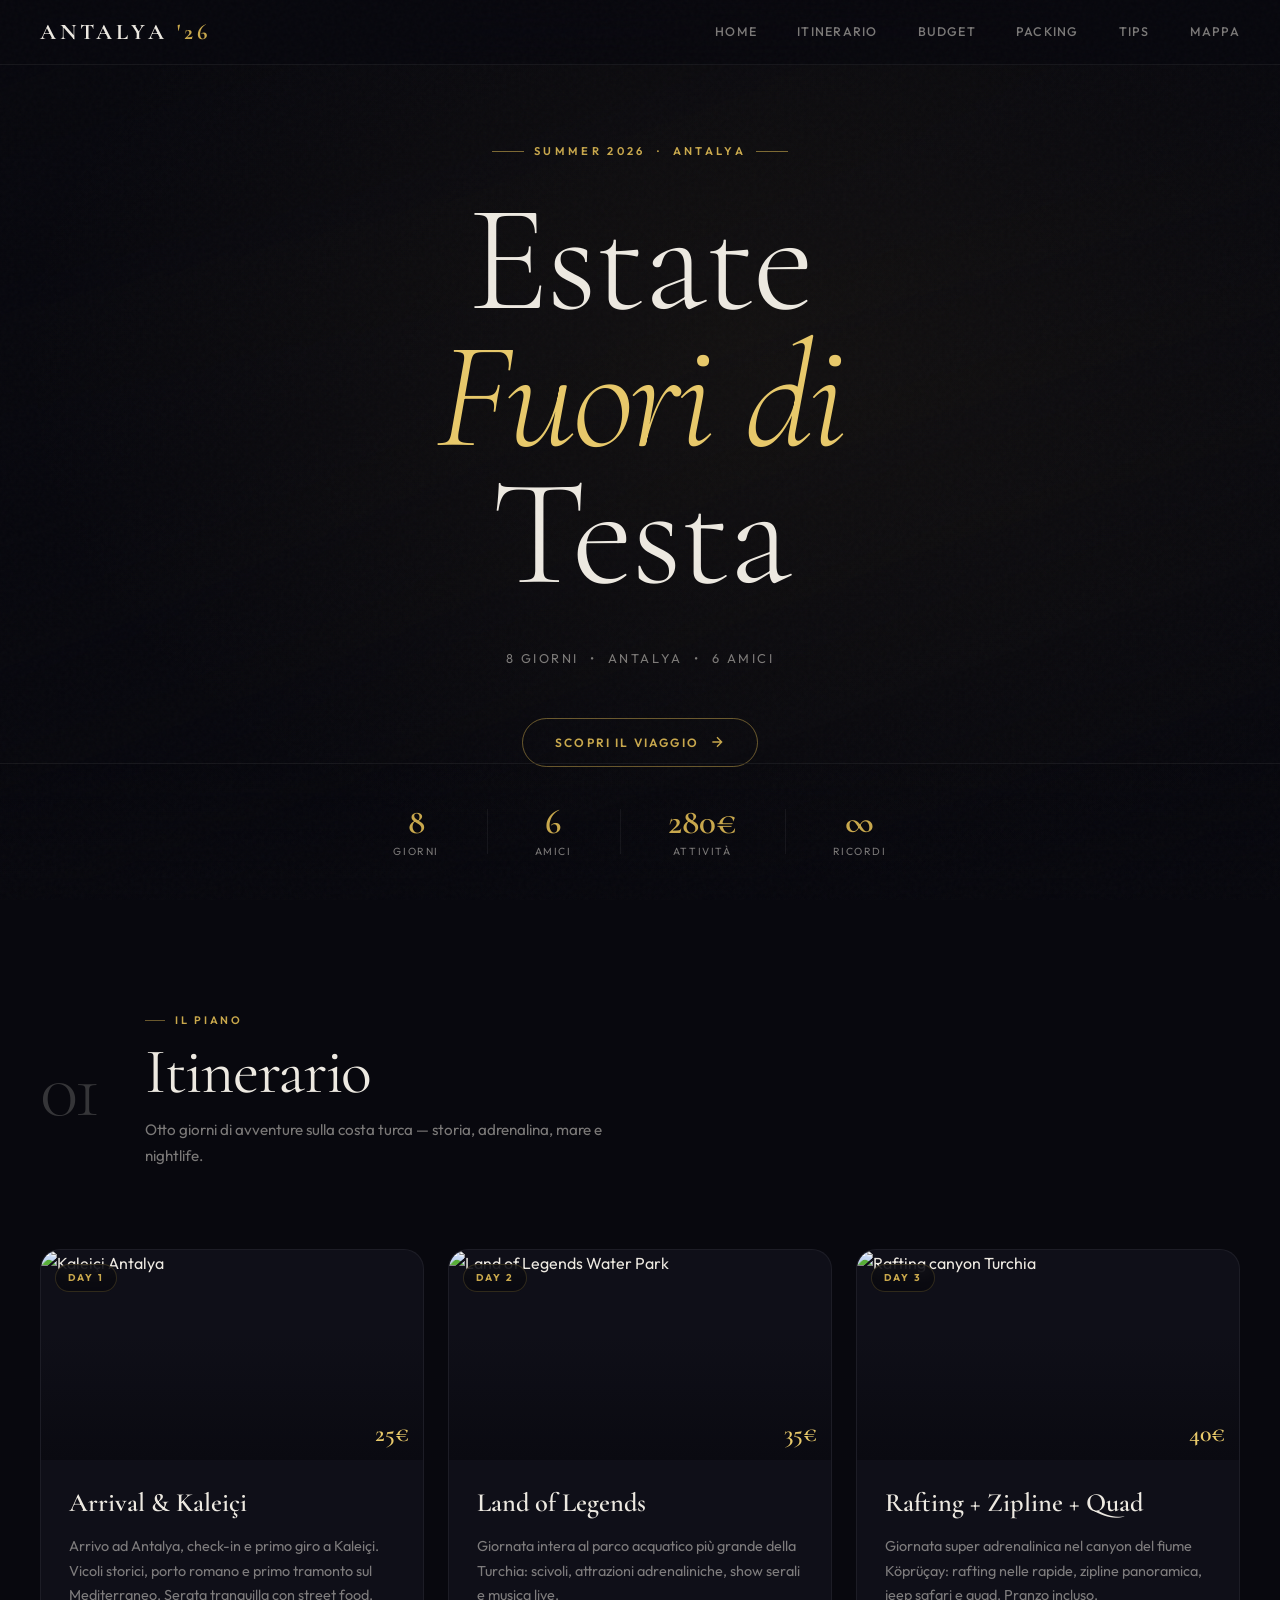
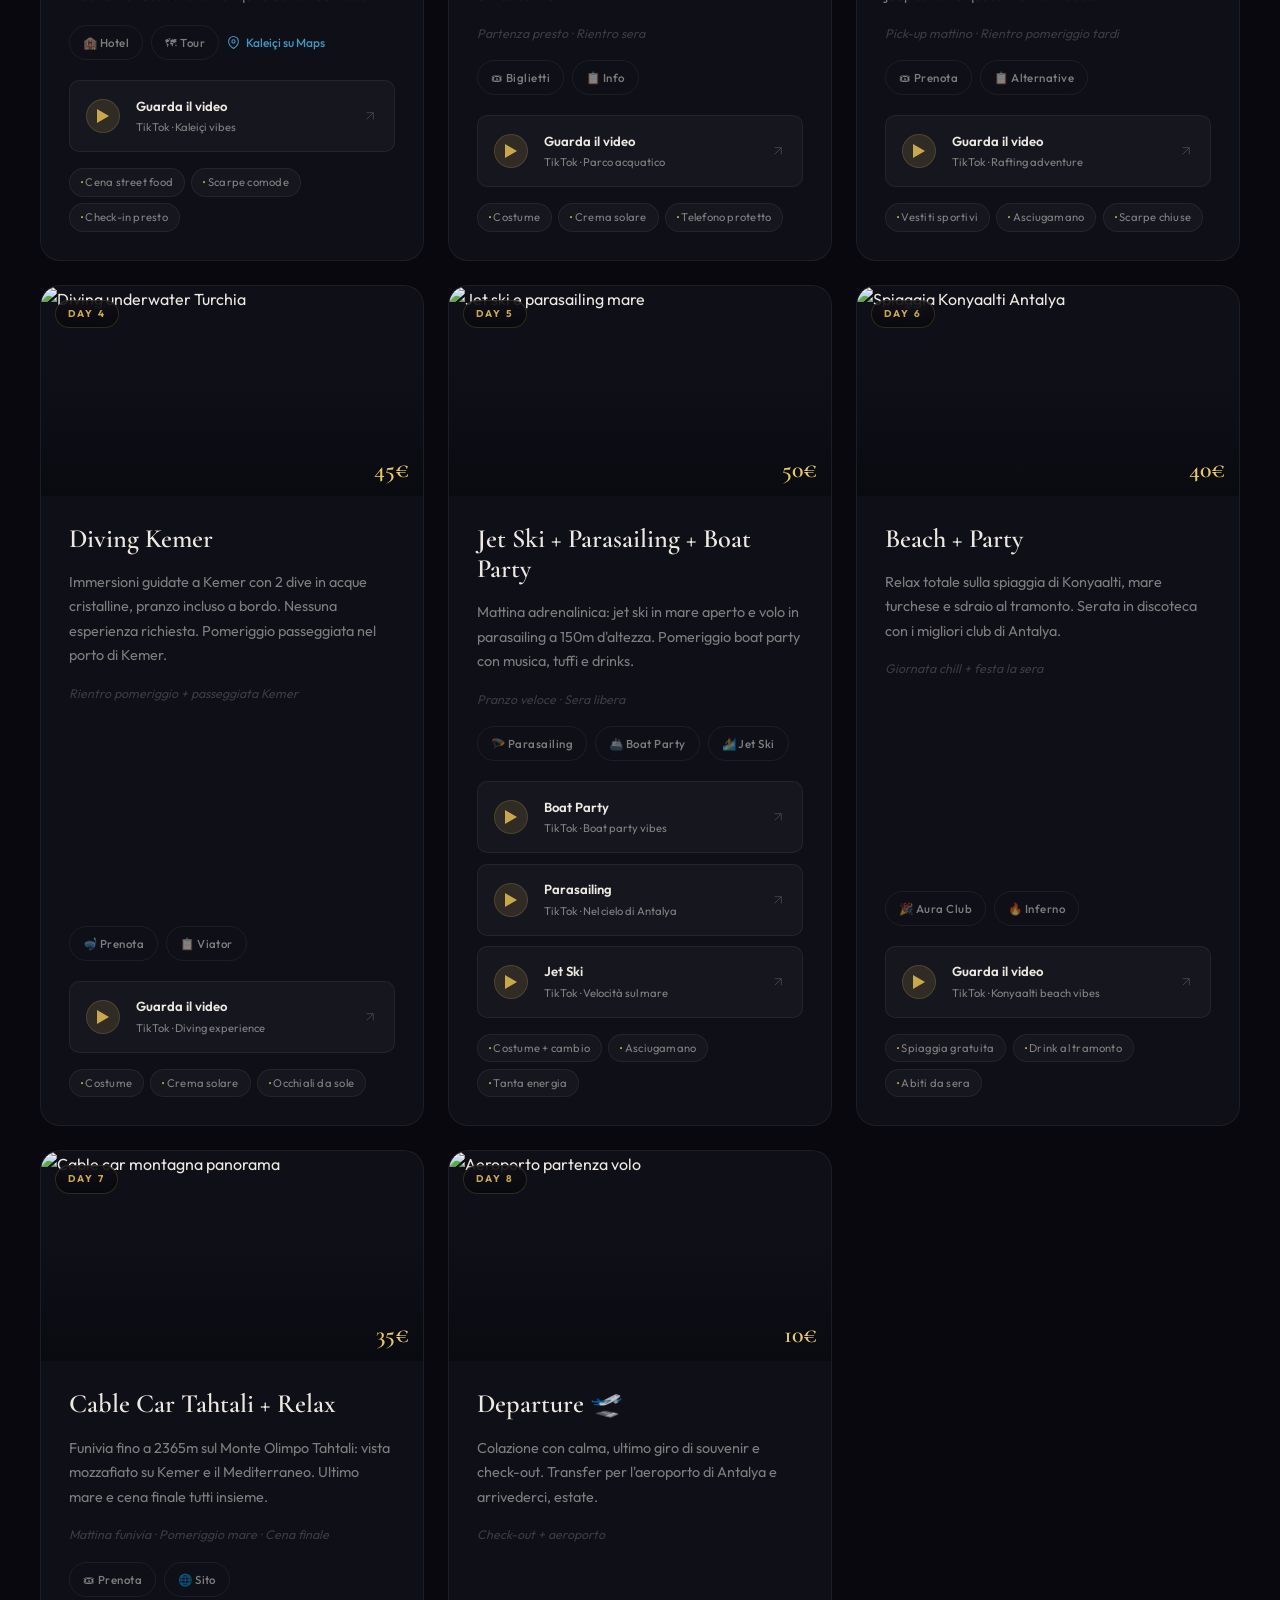
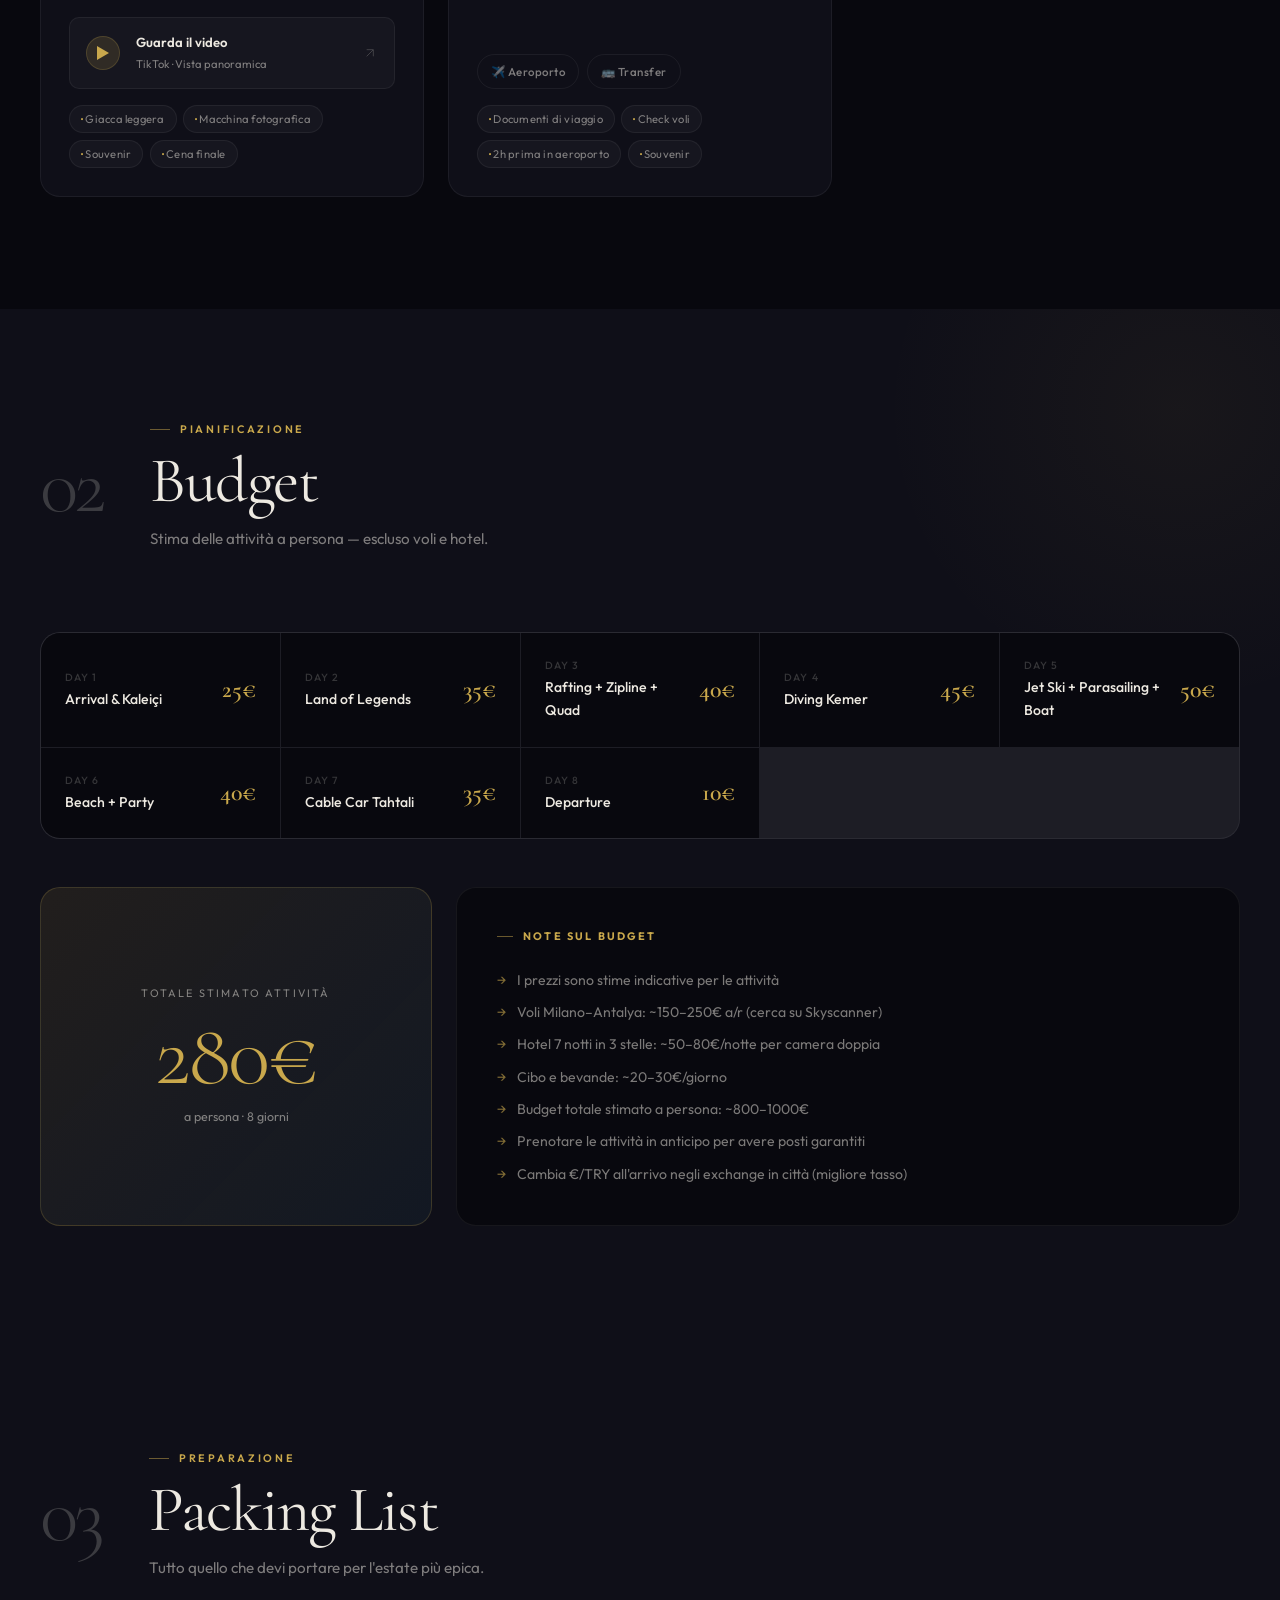
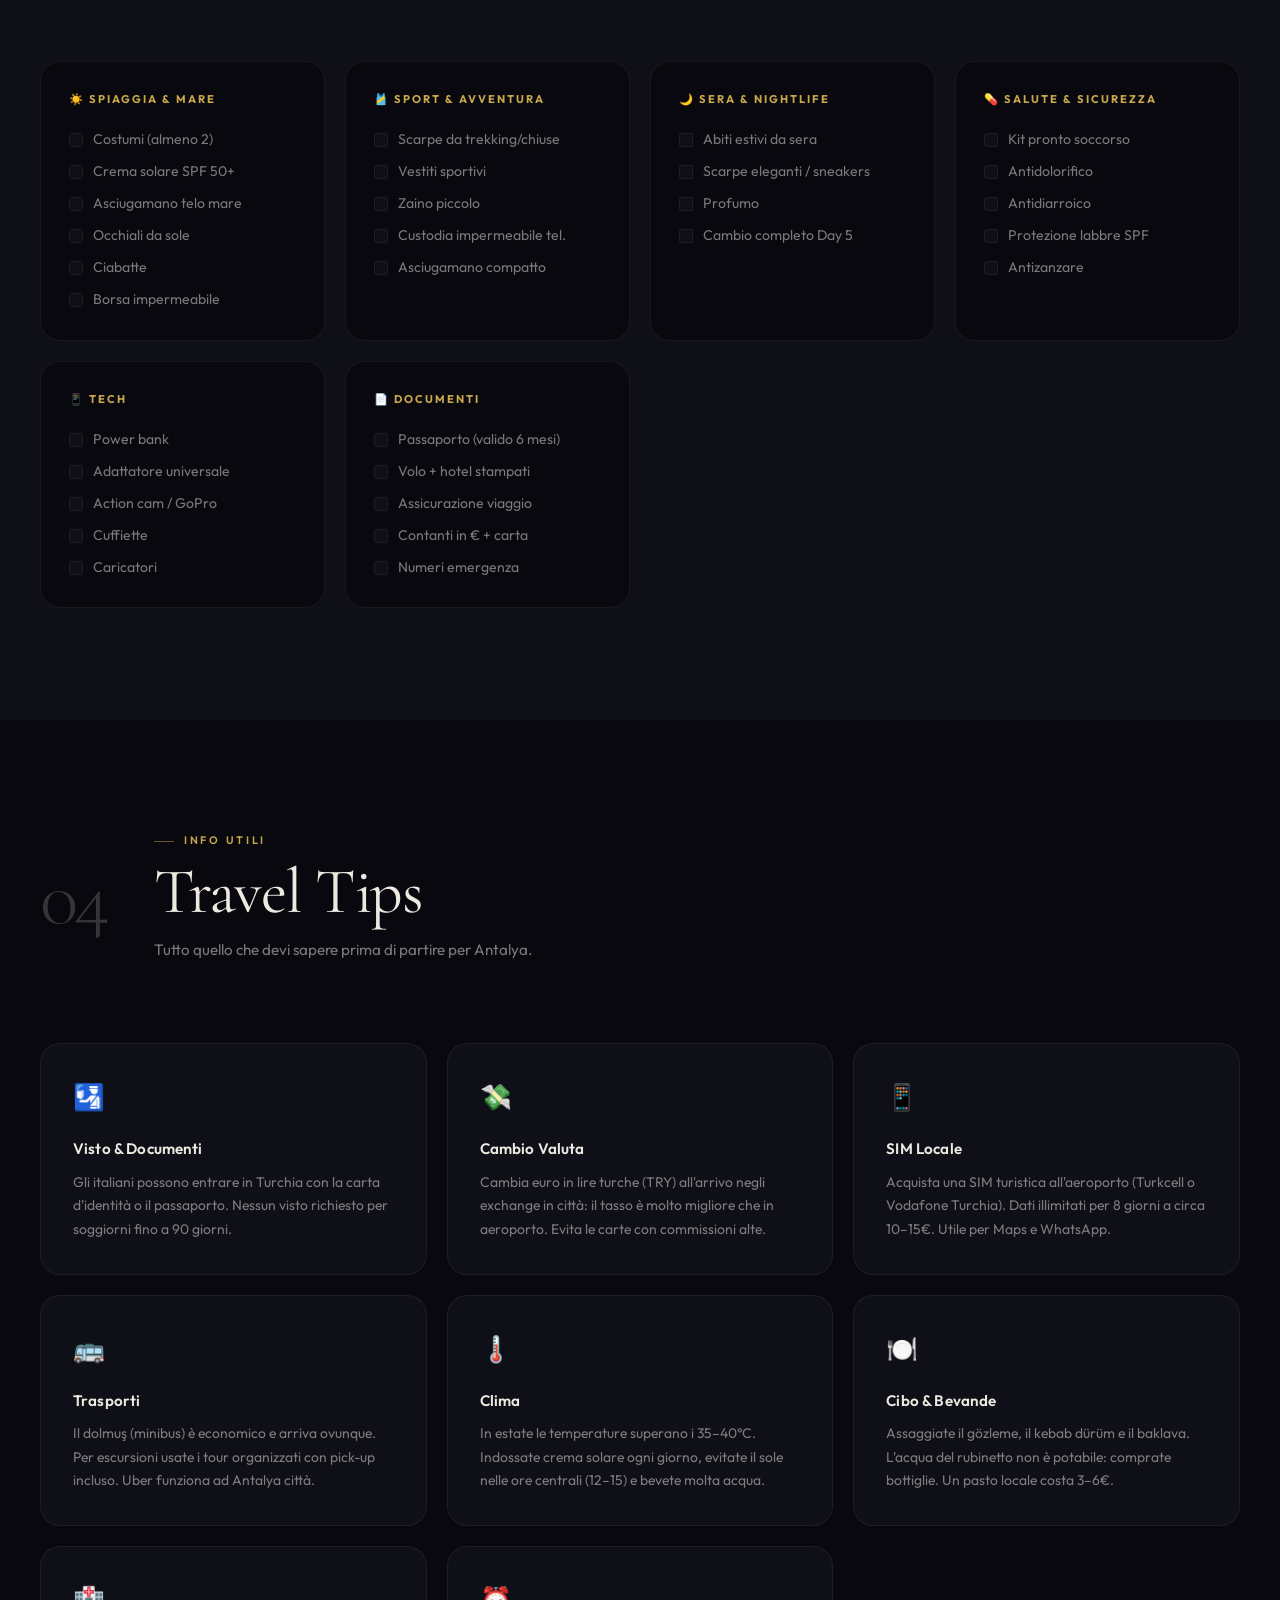
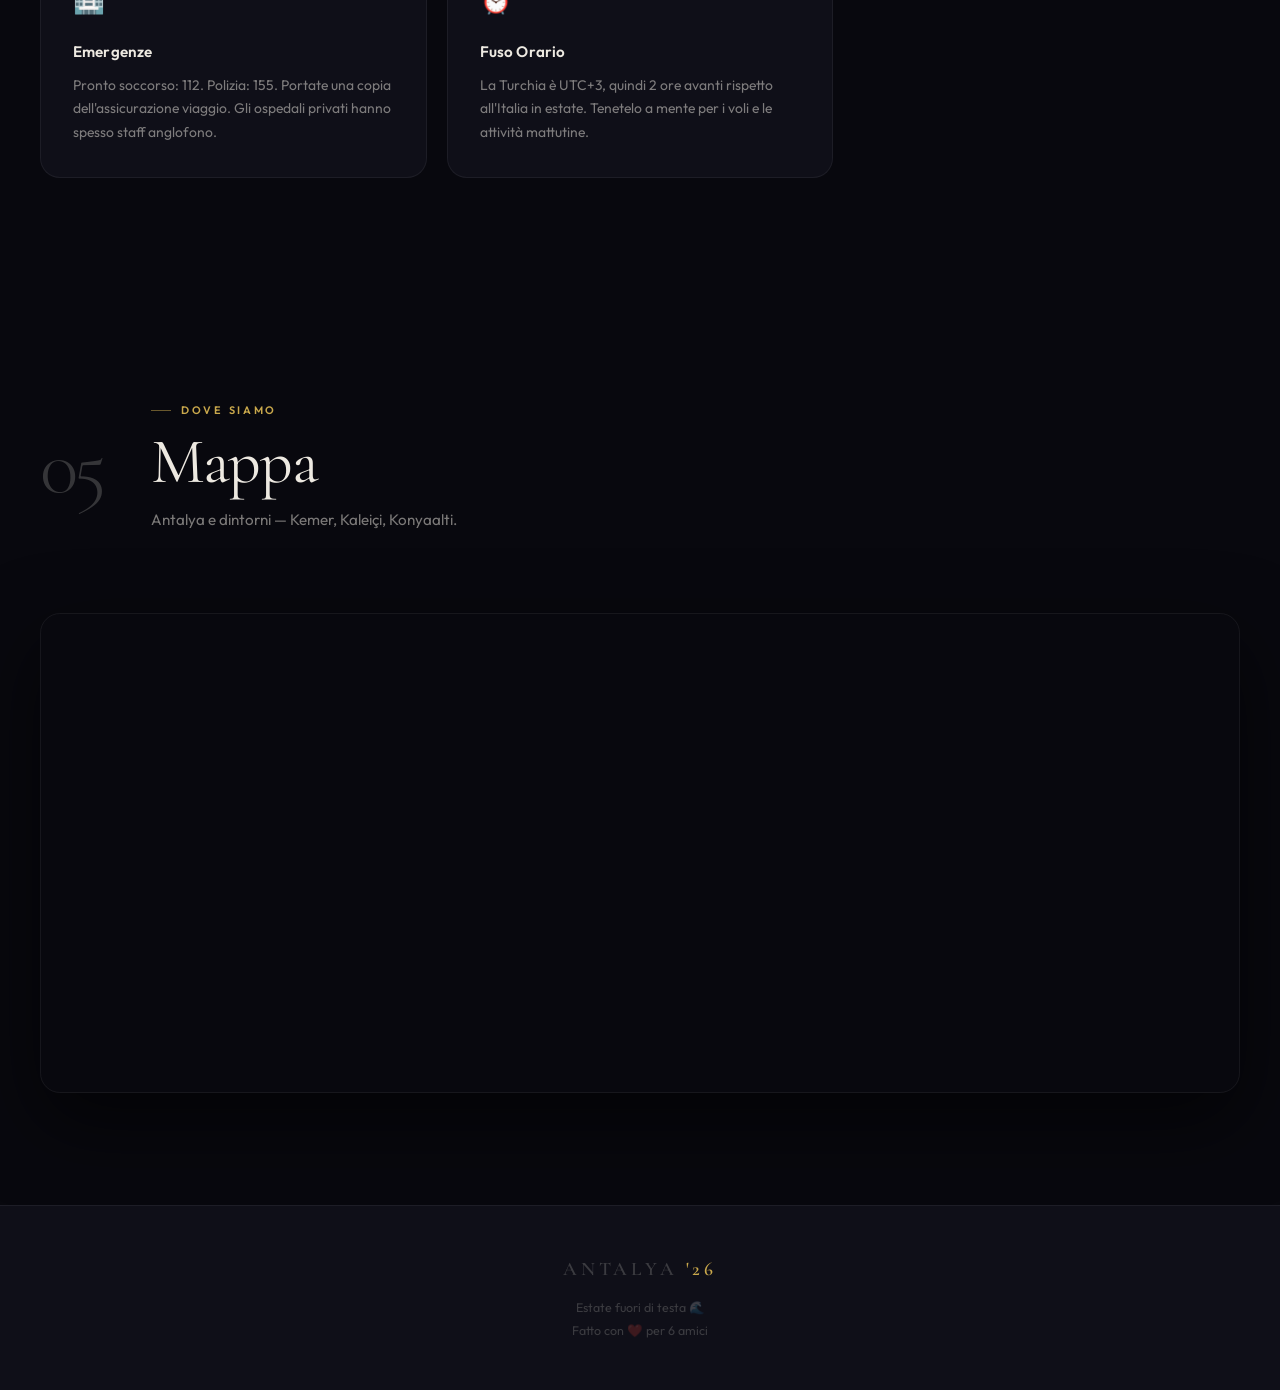
==== index.html @ d19767d5 "Rename index (3).html to index.html" ====
<!DOCTYPE html>
<html lang="it">
<head>
  <meta charset="UTF-8">
  <meta name="viewport" content="width=device-width, initial-scale=1.0">
  <title>Antalya Trip 2026</title>
  <link rel="preconnect" href="https://fonts.googleapis.com">
  <link rel="preconnect" href="https://fonts.gstatic.com" crossorigin>
  <link href="https://fonts.googleapis.com/css2?family=Cormorant+Garamond:ital,wght@0,300;0,400;0,600;0,700;1,300;1,400&family=Outfit:wght@300;400;500;600;700&display=swap" rel="stylesheet">
  <style>
    *, *::before, *::after { box-sizing: border-box; margin: 0; padding: 0; }

    :root {
      --bg: #08080e;
      --surface: #0f0f18;
      --surface2: #16161f;
      --surface3: #1c1c28;
      --border: rgba(255,255,255,0.06);
      --border-hover: rgba(255,255,255,0.12);
      --gold: #c9a84c;
      --gold-light: #e8c96a;
      --gold-dim: rgba(201,168,76,0.15);
      --cyan: #4fc3f7;
      --rose: #e8758a;
      --text: #ede9e1;
      --text-muted: rgba(237,233,225,0.5);
      --text-dim: rgba(237,233,225,0.2);
      --radius: 20px;
      --radius-sm: 10px;
      --shadow: 0 30px 80px rgba(0,0,0,0.6);
      --glow: 0 0 40px rgba(201,168,76,0.12);
    }

    html { scroll-behavior: smooth; }

    body {
      background: var(--bg);
      color: var(--text);
      font-family: 'Outfit', sans-serif;
      font-size: 16px;
      line-height: 1.65;
      overflow-x: hidden;
      -webkit-font-smoothing: antialiased;
    }

    /* ─── NOISE TEXTURE OVERLAY ─── */
    body::before {
      content: '';
      position: fixed;
      inset: 0;
      pointer-events: none;
      z-index: 9999;
      opacity: 0.025;
      background-image: url("data:image/svg+xml,%3Csvg viewBox='0 0 256 256' xmlns='http://www.w3.org/2000/svg'%3E%3Cfilter id='noise'%3E%3CfeTurbulence type='fractalNoise' baseFrequency='0.9' numOctaves='4' stitchTiles='stitch'/%3E%3C/filter%3E%3Crect width='100%25' height='100%25' filter='url(%23noise)'/%3E%3C/svg%3E");
    }

    /* ─── SCROLLBAR ─── */
    ::-webkit-scrollbar { width: 4px; }
    ::-webkit-scrollbar-track { background: var(--bg); }
    ::-webkit-scrollbar-thumb { background: var(--gold); border-radius: 2px; }

    /* ══════════════════════════════
       HEADER
    ══════════════════════════════ */
    header {
      position: fixed;
      top: 0; left: 0; right: 0;
      z-index: 500;
      padding: 0 2.5rem;
      background: rgba(8,8,14,0.82);
      backdrop-filter: blur(24px) saturate(1.5);
      -webkit-backdrop-filter: blur(24px) saturate(1.5);
      border-bottom: 1px solid var(--border);
      transition: background 0.3s;
    }
    .header-inner {
      max-width: 1240px;
      margin: 0 auto;
      display: flex;
      align-items: center;
      justify-content: space-between;
      height: 64px;
    }
    .logo {
      font-family: 'Cormorant Garamond', serif;
      font-size: 1.4rem;
      font-weight: 700;
      letter-spacing: 0.18em;
      text-transform: uppercase;
      color: var(--text);
      text-decoration: none;
    }
    .logo span { color: var(--gold); }

    nav { display: flex; gap: 2.5rem; align-items: center; }
    nav a {
      color: var(--text-muted);
      text-decoration: none;
      font-size: 0.78rem;
      font-weight: 500;
      letter-spacing: 0.1em;
      text-transform: uppercase;
      transition: color 0.25s;
      position: relative;
    }
    nav a::after {
      content: '';
      position: absolute;
      bottom: -2px; left: 0; right: 0;
      height: 1px;
      background: var(--gold);
      transform: scaleX(0);
      transform-origin: right;
      transition: transform 0.3s cubic-bezier(0.4,0,0.2,1);
    }
    nav a:hover { color: var(--gold); }
    nav a:hover::after { transform: scaleX(1); transform-origin: left; }

    .menu-toggle {
      display: none;
      flex-direction: column;
      gap: 5px;
      cursor: pointer;
      padding: 4px;
      z-index: 10;
    }
    .menu-toggle span {
      display: block;
      width: 22px; height: 1.5px;
      background: var(--text);
      border-radius: 2px;
      transition: 0.35s cubic-bezier(0.4,0,0.2,1);
    }
    .menu-toggle.open span:nth-child(1) { transform: translateY(6.5px) rotate(45deg); }
    .menu-toggle.open span:nth-child(2) { opacity: 0; transform: scaleX(0); }
    .menu-toggle.open span:nth-child(3) { transform: translateY(-6.5px) rotate(-45deg); }

    /* ══════════════════════════════
       HERO
    ══════════════════════════════ */
    .hero {
      position: relative;
      height: 100svh;
      min-height: 640px;
      display: flex;
      align-items: center;
      justify-content: center;
      overflow: hidden;
    }
    .hero-bg {
      position: absolute;
      inset: 0;
      background: url('https://images.unsplash.com/photo-1589561084283-930aa7b1ce50?w=1800&q=85') center/cover no-repeat;
      filter: brightness(0.28) saturate(1.3);
      transform: scale(1.08);
      animation: heroZoom 25s ease-in-out infinite alternate;
      will-change: transform;
    }
    @keyframes heroZoom {
      from { transform: scale(1.08); }
      to { transform: scale(1.16); }
    }
    .hero-overlay {
      position: absolute;
      inset: 0;
      background: linear-gradient(160deg, rgba(8,8,14,0.3) 0%, transparent 40%, rgba(8,8,14,0.85) 100%);
    }
    .hero-grain {
      position: absolute;
      inset: 0;
      background: radial-gradient(ellipse at 60% 40%, rgba(201,168,76,0.06) 0%, transparent 70%);
    }
    .hero-content {
      position: relative;
      text-align: center;
      padding: 2rem;
      max-width: 860px;
      animation: heroFadeUp 1.2s cubic-bezier(0.22,1,0.36,1) both;
    }
    @keyframes heroFadeUp {
      from { opacity: 0; transform: translateY(40px); }
      to { opacity: 1; transform: translateY(0); }
    }
    .hero-eyebrow {
      display: inline-flex;
      align-items: center;
      gap: 10px;
      margin-bottom: 2rem;
      animation: heroFadeUp 1.2s cubic-bezier(0.22,1,0.36,1) 0.1s both;
    }
    .hero-eyebrow-line {
      width: 32px; height: 1px;
      background: var(--gold);
      opacity: 0.6;
    }
    .hero-eyebrow-text {
      font-size: 0.7rem;
      font-weight: 600;
      letter-spacing: 0.3em;
      text-transform: uppercase;
      color: var(--gold);
    }
    .hero h1 {
      font-family: 'Cormorant Garamond', serif;
      font-size: clamp(4rem, 12vw, 9.5rem);
      font-weight: 300;
      line-height: 0.9;
      letter-spacing: -0.02em;
      margin-bottom: 0.3em;
      color: var(--text);
      animation: heroFadeUp 1.2s cubic-bezier(0.22,1,0.36,1) 0.15s both;
    }
    .hero h1 em {
      font-style: italic;
      color: var(--gold-light);
    }
    .hero-sub {
      font-size: 0.8rem;
      font-weight: 400;
      color: var(--text-muted);
      letter-spacing: 0.2em;
      text-transform: uppercase;
      margin-bottom: 3rem;
      animation: heroFadeUp 1.2s cubic-bezier(0.22,1,0.36,1) 0.25s both;
    }
    .btn-hero {
      display: inline-flex;
      align-items: center;
      gap: 10px;
      background: transparent;
      border: 1px solid rgba(201,168,76,0.5);
      color: var(--gold);
      font-size: 0.75rem;
      font-weight: 600;
      letter-spacing: 0.18em;
      text-transform: uppercase;
      text-decoration: none;
      padding: 14px 32px;
      border-radius: 100px;
      transition: all 0.35s cubic-bezier(0.4,0,0.2,1);
      animation: heroFadeUp 1.2s cubic-bezier(0.22,1,0.36,1) 0.35s both;
    }
    .btn-hero:hover {
      background: var(--gold);
      border-color: var(--gold);
      color: #000;
      transform: translateY(-2px);
      box-shadow: 0 12px 40px rgba(201,168,76,0.25);
    }
    .btn-hero svg { transition: transform 0.3s; }
    .btn-hero:hover svg { transform: translateX(4px); }

    .hero-stats {
      position: absolute;
      bottom: 0;
      left: 0; right: 0;
      padding: 2.5rem;
      display: flex;
      justify-content: center;
      gap: 0;
      border-top: 1px solid var(--border);
      background: linear-gradient(to top, rgba(8,8,14,0.6), transparent);
    }
    .hero-stat {
      text-align: center;
      padding: 0 3rem;
      position: relative;
    }
    .hero-stat + .hero-stat::before {
      content: '';
      position: absolute;
      left: 0; top: 10%; bottom: 10%;
      width: 1px;
      background: var(--border);
    }
    .hero-stat-num {
      font-family: 'Cormorant Garamond', serif;
      font-size: 2.2rem;
      font-weight: 600;
      color: var(--gold);
      line-height: 1;
      display: block;
    }
    .hero-stat-label {
      font-size: 0.65rem;
      text-transform: uppercase;
      letter-spacing: 0.15em;
      color: var(--text-muted);
      margin-top: 4px;
      display: block;
    }

    /* ══════════════════════════════
       SECTION COMMONS
    ══════════════════════════════ */
    section { padding: 7rem 2.5rem; }
    .section-header {
      max-width: 1240px;
      margin: 0 auto 5rem;
      display: grid;
      grid-template-columns: auto 1fr;
      gap: 0 3rem;
      align-items: start;
    }
    .section-num {
      font-family: 'Cormorant Garamond', serif;
      font-size: 5rem;
      font-weight: 300;
      color: var(--text-dim);
      line-height: 1;
      letter-spacing: -0.05em;
      grid-row: 1 / 3;
      align-self: center;
      user-select: none;
    }
    .section-tag {
      font-size: 0.68rem;
      font-weight: 600;
      letter-spacing: 0.25em;
      text-transform: uppercase;
      color: var(--gold);
      margin-bottom: 0.5rem;
      display: flex;
      align-items: center;
      gap: 10px;
    }
    .section-tag::before {
      content: '';
      width: 20px; height: 1px;
      background: var(--gold);
      opacity: 0.5;
    }
    .section-header h2 {
      font-family: 'Cormorant Garamond', serif;
      font-size: clamp(2.8rem, 5vw, 4.5rem);
      font-weight: 400;
      line-height: 1.05;
      letter-spacing: -0.02em;
      color: var(--text);
    }
    .section-desc {
      grid-column: 2;
      color: var(--text-muted);
      font-size: 0.95rem;
      max-width: 480px;
      margin-top: 0.75rem;
      line-height: 1.7;
    }

    /* ══════════════════════════════
       ITINERARY CARDS
    ══════════════════════════════ */
    #activities { background: var(--bg); }

    .timeline {
      max-width: 1240px;
      margin: 0 auto;
      display: grid;
      grid-template-columns: repeat(auto-fill, minmax(360px, 1fr));
      gap: 1.5rem;
    }

    .card {
      background: var(--surface);
      border: 1px solid var(--border);
      border-radius: var(--radius);
      overflow: hidden;
      display: flex;
      flex-direction: column;
      opacity: 0;
      transform: translateY(24px);
      transition:
        opacity 0.55s cubic-bezier(0.22,1,0.36,1),
        transform 0.55s cubic-bezier(0.22,1,0.36,1),
        border-color 0.3s,
        box-shadow 0.35s;
      cursor: default;
    }
    .card:hover {
      border-color: var(--border-hover);
      box-shadow: 0 24px 70px rgba(0,0,0,0.45), var(--glow);
      transform: translateY(-6px) !important;
    }
    .card.visible {
      opacity: 1;
      transform: translateY(0);
    }

    .card-img-wrap {
      position: relative;
      overflow: hidden;
      height: 210px;
      flex-shrink: 0;
    }
    .card-image {
      width: 100%;
      height: 100%;
      object-fit: cover;
      transition: transform 0.6s cubic-bezier(0.4,0,0.2,1);
      display: block;
    }
    .card:hover .card-image { transform: scale(1.05); }
    .card-img-overlay {
      position: absolute;
      inset: 0;
      background: linear-gradient(to top, rgba(8,8,14,0.7) 0%, transparent 60%);
    }
    .card-img-day {
      position: absolute;
      top: 14px; left: 14px;
      font-size: 0.62rem;
      font-weight: 700;
      letter-spacing: 0.2em;
      text-transform: uppercase;
      color: var(--gold);
      background: rgba(8,8,14,0.75);
      backdrop-filter: blur(8px);
      padding: 5px 12px;
      border-radius: 100px;
      border: 1px solid rgba(201,168,76,0.2);
    }
    .card-img-price {
      position: absolute;
      bottom: 14px; right: 14px;
      font-family: 'Cormorant Garamond', serif;
      font-size: 1.5rem;
      font-weight: 600;
      color: var(--gold-light);
      line-height: 1;
    }

    .card-body {
      padding: 1.75rem;
      flex: 1;
      display: flex;
      flex-direction: column;
      gap: 1rem;
    }
    .card h3 {
      font-family: 'Cormorant Garamond', serif;
      font-size: 1.65rem;
      font-weight: 600;
      line-height: 1.15;
      color: var(--text);
    }
    .card-desc {
      color: var(--text-muted);
      font-size: 0.9rem;
      line-height: 1.7;
    }
    .card-detail {
      font-size: 0.78rem;
      color: var(--text-dim);
      font-style: italic;
    }

    /* Booking Buttons */
    .card-actions {
      display: flex;
      flex-wrap: wrap;
      gap: 0.5rem;
      margin-top: auto;
    }
    .btn-book {
      display: inline-flex;
      align-items: center;
      gap: 5px;
      background: transparent;
      border: 1px solid var(--border);
      color: var(--text-muted);
      font-size: 0.72rem;
      font-weight: 500;
      letter-spacing: 0.04em;
      text-decoration: none;
      padding: 7px 13px;
      border-radius: 100px;
      transition: all 0.25s cubic-bezier(0.4,0,0.2,1);
      white-space: nowrap;
    }
    .btn-book:hover {
      background: var(--gold-dim);
      border-color: rgba(201,168,76,0.4);
      color: var(--gold);
      transform: translateY(-1px);
    }

    /* Maps Link */
    .link-maps {
      display: inline-flex;
      align-items: center;
      gap: 6px;
      font-size: 0.75rem;
      font-weight: 500;
      color: var(--cyan);
      text-decoration: none;
      opacity: 0.75;
      transition: opacity 0.2s;
    }
    .link-maps:hover { opacity: 1; }

    /* Video Link */
    .video-link {
      display: flex;
      align-items: center;
      gap: 1rem;
      background: var(--surface2);
      border: 1px solid var(--border);
      border-radius: var(--radius-sm);
      padding: 0.9rem 1rem;
      text-decoration: none;
      transition: all 0.25s cubic-bezier(0.4,0,0.2,1);
      margin-top: 0.25rem;
    }
    .video-link:hover {
      background: var(--surface3);
      border-color: rgba(201,168,76,0.25);
      transform: translateX(3px);
    }
    .video-link-icon {
      width: 34px; height: 34px;
      background: var(--gold-dim);
      border: 1px solid rgba(201,168,76,0.2);
      border-radius: 50%;
      display: flex; align-items: center; justify-content: center;
      color: var(--gold);
      flex-shrink: 0;
      transition: background 0.25s;
    }
    .video-link:hover .video-link-icon {
      background: rgba(201,168,76,0.25);
    }
    .video-link-text { flex: 1; min-width: 0; }
    .video-link-title {
      display: block;
      font-size: 0.82rem;
      font-weight: 600;
      color: var(--text);
      white-space: nowrap;
      overflow: hidden;
      text-overflow: ellipsis;
    }
    .video-link-sub {
      display: block;
      font-size: 0.7rem;
      color: var(--text-muted);
      margin-top: 1px;
    }
    .video-link-arrow {
      color: var(--text-dim);
      flex-shrink: 0;
      transition: color 0.25s, transform 0.25s;
    }
    .video-link:hover .video-link-arrow {
      color: var(--gold);
      transform: translate(2px, -2px);
    }
    .video-links-col { display: flex; flex-direction: column; gap: 0.4rem; }

    /* Notes pills */
    .note-list {
      list-style: none;
      display: flex;
      flex-wrap: wrap;
      gap: 0.4rem;
    }
    .note-list li {
      background: var(--surface2);
      border: 1px solid var(--border);
      font-size: 0.7rem;
      color: var(--text-muted);
      padding: 4px 11px;
      border-radius: 100px;
      letter-spacing: 0.02em;
    }
    .note-list li::before {
      content: "· ";
      color: var(--gold);
      font-weight: 700;
    }

    /* ══════════════════════════════
       BUDGET
    ══════════════════════════════ */
    #prices {
      background: var(--surface);
      position: relative;
      overflow: hidden;
    }
    #prices::before {
      content: '';
      position: absolute;
      top: -200px; right: -200px;
      width: 600px; height: 600px;
      background: radial-gradient(ellipse, rgba(201,168,76,0.05) 0%, transparent 70%);
      pointer-events: none;
    }

    .budget-grid {
      max-width: 1240px;
      margin: 0 auto 3rem;
      display: grid;
      grid-template-columns: repeat(auto-fill, minmax(220px, 1fr));
      gap: 1px;
      background: var(--border);
      border-radius: var(--radius);
      overflow: hidden;
      border: 1px solid var(--border);
    }
    .budget-item {
      background: var(--bg);
      padding: 1.5rem;
      display: flex;
      justify-content: space-between;
      align-items: center;
      gap: 1rem;
      transition: background 0.25s;
      opacity: 0;
      transform: translateY(16px);
      transition:
        opacity 0.45s cubic-bezier(0.22,1,0.36,1),
        transform 0.45s cubic-bezier(0.22,1,0.36,1),
        background 0.25s;
    }
    .budget-item.visible { opacity: 1; transform: translateY(0); }
    .budget-item:hover { background: var(--surface); }
    .budget-day {
      font-size: 0.65rem;
      color: var(--text-dim);
      text-transform: uppercase;
      letter-spacing: 0.1em;
      font-weight: 500;
    }
    .budget-activity {
      font-size: 0.88rem;
      font-weight: 500;
      color: var(--text);
      margin-top: 2px;
    }
    .budget-price {
      font-family: 'Cormorant Garamond', serif;
      font-size: 1.5rem;
      font-weight: 600;
      color: var(--gold);
      flex-shrink: 0;
    }

    .price-summary {
      max-width: 1240px;
      margin: 0 auto;
      display: grid;
      grid-template-columns: 1fr 2fr;
      gap: 1.5rem;
      align-items: stretch;
    }
    .price-total {
      background: linear-gradient(135deg, rgba(201,168,76,0.1) 0%, rgba(79,195,247,0.05) 100%);
      border: 1px solid rgba(201,168,76,0.2);
      border-radius: var(--radius);
      padding: 3rem 2rem;
      display: flex;
      flex-direction: column;
      align-items: center;
      justify-content: center;
      gap: 0.5rem;
      text-align: center;
    }
    .price-total-label {
      font-size: 0.68rem;
      text-transform: uppercase;
      letter-spacing: 0.2em;
      color: var(--text-muted);
    }
    .price-total-value {
      font-family: 'Cormorant Garamond', serif;
      font-size: 5.5rem;
      font-weight: 300;
      color: var(--gold);
      line-height: 1;
      letter-spacing: -0.03em;
    }
    .price-total-note {
      font-size: 0.78rem;
      color: var(--text-muted);
    }
    .price-info {
      background: var(--bg);
      border: 1px solid var(--border);
      border-radius: var(--radius);
      padding: 2.5rem;
    }
    .price-info h4 {
      font-size: 0.68rem;
      text-transform: uppercase;
      letter-spacing: 0.2em;
      color: var(--gold);
      margin-bottom: 1.5rem;
      display: flex;
      align-items: center;
      gap: 10px;
    }
    .price-info h4::before {
      content: '';
      width: 16px; height: 1px;
      background: var(--gold);
      opacity: 0.5;
    }
    .price-info-list { list-style: none; display: flex; flex-direction: column; gap: 0.7rem; }
    .price-info-list li {
      font-size: 0.88rem;
      color: var(--text-muted);
      padding-left: 1.25rem;
      position: relative;
      line-height: 1.5;
    }
    .price-info-list li::before {
      content: "→";
      position: absolute;
      left: 0;
      color: var(--gold);
      opacity: 0.6;
    }

    /* ══════════════════════════════
       MAP
    ══════════════════════════════ */
    #map { background: var(--bg); }
    .map-container {
      max-width: 1240px;
      margin: 0 auto;
      border-radius: var(--radius);
      overflow: hidden;
      border: 1px solid var(--border);
      height: 480px;
      box-shadow: var(--shadow);
    }
    .map-container iframe {
      width: 100%; height: 100%;
      border: none;
      filter: brightness(0.8) saturate(0.7) contrast(1.1);
    }

    /* ══════════════════════════════
       PACKING
    ══════════════════════════════ */
    #packing { background: var(--surface); }
    .packing-grid {
      max-width: 1240px;
      margin: 0 auto;
      display: grid;
      grid-template-columns: repeat(auto-fill, minmax(260px, 1fr));
      gap: 1.25rem;
    }
    .packing-card {
      background: var(--bg);
      border: 1px solid var(--border);
      border-radius: var(--radius);
      padding: 1.75rem;
      transition: border-color 0.25s, box-shadow 0.25s;
      opacity: 0;
      transform: translateY(16px);
    }
    .packing-card.visible {
      opacity: 1;
      transform: translateY(0);
    }
    .packing-card:hover {
      border-color: var(--border-hover);
      box-shadow: 0 12px 40px rgba(0,0,0,0.3);
    }
    .packing-card h4 {
      font-size: 0.7rem;
      font-weight: 700;
      letter-spacing: 0.18em;
      text-transform: uppercase;
      color: var(--gold);
      margin-bottom: 1.25rem;
      display: flex;
      align-items: center;
      gap: 8px;
    }
    .packing-card ul { list-style: none; display: flex; flex-direction: column; gap: 0.55rem; }
    .packing-card ul li {
      font-size: 0.88rem;
      color: var(--text-muted);
      display: flex;
      align-items: center;
      gap: 10px;
    }
    .packing-card ul li::before {
      content: '';
      width: 14px; height: 14px;
      border: 1px solid var(--border);
      border-radius: 3px;
      flex-shrink: 0;
      background: var(--surface);
    }

    /* ══════════════════════════════
       TIPS
    ══════════════════════════════ */
    #tips { background: var(--bg); }
    .tips-grid {
      max-width: 1240px;
      margin: 0 auto;
      display: grid;
      grid-template-columns: repeat(auto-fill, minmax(300px, 1fr));
      gap: 1.25rem;
    }
    .tip-card {
      background: var(--surface);
      border: 1px solid var(--border);
      border-radius: var(--radius);
      padding: 2rem;
      transition: border-color 0.25s, transform 0.25s, box-shadow 0.25s;
      opacity: 0;
      transform: translateY(16px);
    }
    .tip-card.visible { opacity: 1; transform: translateY(0); }
    .tip-card:hover {
      border-color: var(--border-hover);
      transform: translateY(-3px);
      box-shadow: 0 16px 50px rgba(0,0,0,0.35);
    }
    .tip-icon {
      font-size: 1.6rem;
      margin-bottom: 1.1rem;
      display: block;
    }
    .tip-card h4 {
      font-size: 0.95rem;
      font-weight: 600;
      color: var(--text);
      margin-bottom: 0.6rem;
      letter-spacing: 0.01em;
    }
    .tip-card p {
      font-size: 0.87rem;
      color: var(--text-muted);
      line-height: 1.7;
    }

    /* ══════════════════════════════
       FOOTER
    ══════════════════════════════ */
    footer {
      background: var(--surface);
      border-top: 1px solid var(--border);
      padding: 3rem 2.5rem;
      text-align: center;
    }
    .footer-logo {
      font-family: 'Cormorant Garamond', serif;
      font-size: 1.2rem;
      font-weight: 600;
      letter-spacing: 0.2em;
      text-transform: uppercase;
      color: var(--text-dim);
      margin-bottom: 0.75rem;
    }
    .footer-logo span { color: var(--gold); }
    footer p {
      font-size: 0.78rem;
      color: var(--text-dim);
      line-height: 1.8;
    }

    /* ══════════════════════════════
       RESPONSIVE
    ══════════════════════════════ */
    @media (max-width: 900px) {
      .section-header {
        grid-template-columns: 1fr;
      }
      .section-num { display: none; }
      .section-desc { grid-column: 1; }
      .price-summary { grid-template-columns: 1fr; }
    }

    @media (max-width: 768px) {
      header { padding: 0 1.25rem; }
      nav {
        display: none;
        position: fixed;
        top: 64px; left: 0; right: 0;
        background: rgba(8,8,14,0.97);
        backdrop-filter: blur(20px);
        flex-direction: column;
        align-items: center;
        gap: 0;
        padding: 0;
        border-bottom: 1px solid var(--border);
        z-index: 490;
      }
      nav.open { display: flex; }
      nav a {
        width: 100%;
        text-align: center;
        padding: 1.1rem 2rem;
        border-bottom: 1px solid var(--border);
        font-size: 0.82rem;
        letter-spacing: 0.15em;
      }
      nav a::after { display: none; }
      .menu-toggle { display: flex; }

      section { padding: 5rem 1.25rem; }
      .hero h1 { font-size: clamp(3.2rem, 14vw, 5.5rem); }
      .hero-stats {
        gap: 0;
        flex-wrap: nowrap;
        overflow-x: auto;
        justify-content: flex-start;
        scrollbar-width: none;
        padding: 1.5rem 1.25rem;
      }
      .hero-stats::-webkit-scrollbar { display: none; }
      .hero-stat { padding: 0 1.75rem; flex-shrink: 0; }
      .timeline { grid-template-columns: 1fr; }
      .budget-grid { grid-template-columns: 1fr 1fr; gap: 1px; }
      .packing-grid, .tips-grid { grid-template-columns: 1fr; }
      .price-total-value { font-size: 4rem; }
    }

    @media (max-width: 480px) {
      .budget-grid { grid-template-columns: 1fr; }
      .hero-stat-num { font-size: 1.7rem; }
    }
  </style>
</head>
<body>

<header>
  <div class="header-inner">
    <a href="#home" class="logo">Antalya <span>'26</span></a>
    <button class="menu-toggle" id="menuToggle" aria-label="Toggle menu" onclick="toggleMenu()">
      <span></span><span></span><span></span>
    </button>
    <nav id="menu">
      <a href="#home">Home</a>
      <a href="#activities">Itinerario</a>
      <a href="#prices">Budget</a>
      <a href="#packing">Packing</a>
      <a href="#tips">Tips</a>
      <a href="#map">Mappa</a>
    </nav>
  </div>
</header>

<!-- ═══════ HERO ═══════ -->
<section id="home" class="hero">
  <div class="hero-bg"></div>
  <div class="hero-overlay"></div>
  <div class="hero-grain"></div>
  <div class="hero-content">
    <div class="hero-eyebrow">
      <span class="hero-eyebrow-line"></span>
      <span class="hero-eyebrow-text">Summer 2026 &nbsp;·&nbsp; Antalya</span>
      <span class="hero-eyebrow-line"></span>
    </div>
    <h1>Estate<br><em>Fuori di</em><br>Testa</h1>
    <p class="hero-sub">8 giorni &nbsp;&bull;&nbsp; Antalya &nbsp;&bull;&nbsp; 6 amici</p>
    <a href="#activities" class="btn-hero">
      Scopri il viaggio
      <svg width="16" height="16" viewBox="0 0 24 24" fill="none" stroke="currentColor" stroke-width="2"><path d="M5 12h14M12 5l7 7-7 7"/></svg>
    </a>
  </div>
  <div class="hero-stats">
    <div class="hero-stat">
      <span class="hero-stat-num">8</span>
      <span class="hero-stat-label">Giorni</span>
    </div>
    <div class="hero-stat">
      <span class="hero-stat-num">6</span>
      <span class="hero-stat-label">Amici</span>
    </div>
    <div class="hero-stat">
      <span class="hero-stat-num">280€</span>
      <span class="hero-stat-label">Attività</span>
    </div>
    <div class="hero-stat">
      <span class="hero-stat-num">∞</span>
      <span class="hero-stat-label">Ricordi</span>
    </div>
  </div>
</section>

<!-- ═══════ ITINERARIO ═══════ -->
<section id="activities">
  <div class="section-header">
    <span class="section-num">01</span>
    <div>
      <span class="section-tag">Il piano</span>
      <h2>Itinerario</h2>
    </div>
    <p class="section-desc">Otto giorni di avventure sulla costa turca — storia, adrenalina, mare e nightlife.</p>
  </div>

  <div class="timeline">

    <!-- DAY 1 -->
    <article class="card" data-day="01">
      <div class="card-img-wrap">
        <img class="card-image" src="https://encrypted-tbn0.gstatic.com/images?q=tbn:ANd9GcSdFQ0OyLDHya3G1oKlIUHSnqCzGASeDHZ0Qw&s" alt="Kaleiçi Antalya" loading="lazy">
        <div class="card-img-overlay"></div>
        <span class="card-img-day">Day 1</span>
        <span class="card-img-price">25€</span>
      </div>
      <div class="card-body">
        <h3>Arrival & Kaleiçi</h3>
        <p class="card-desc">Arrivo ad Antalya, check-in e primo giro a Kaleiçi. Vicoli storici, porto romano e primo tramonto sul Mediterraneo. Serata tranquilla con street food.</p>
        <div class="card-actions">
          <a href="https://www.booking.com/searchresults.html?ss=Antalya" target="_blank" rel="noreferrer" class="btn-book">🏨 Hotel</a>
          <a href="https://www.getyourguide.it/antalya-l172/kaleiçi-walking-tour-t/" target="_blank" rel="noreferrer" class="btn-book">🗺 Tour</a>
          <a href="https://maps.app.goo.gl/YMTBmAuayTp2HQFJ6" target="_blank" rel="noreferrer" class="link-maps">
            <svg width="13" height="13" viewBox="0 0 24 24" fill="none" stroke="currentColor" stroke-width="2"><path d="M21 10c0 7-9 13-9 13s-9-6-9-13a9 9 0 0 1 18 0z"/><circle cx="12" cy="10" r="3"/></svg>
            Kaleiçi su Maps
          </a>
        </div>
        <a href="https://www.tiktok.com/@lma_travel/video/7516273759657921814" target="_blank" rel="noreferrer" class="video-link">
          <div class="video-link-icon">
            <svg width="12" height="14" viewBox="0 0 12 14" fill="currentColor"><polygon points="0,0 12,7 0,14"/></svg>
          </div>
          <div class="video-link-text">
            <span class="video-link-title">Guarda il video</span>
            <span class="video-link-sub">TikTok · Kaleiçi vibes</span>
          </div>
          <svg class="video-link-arrow" width="16" height="16" viewBox="0 0 24 24" fill="none" stroke="currentColor" stroke-width="1.5"><path d="M7 17l9.2-9.2M17 17V7H7"/></svg>
        </a>
        <ul class="note-list">
          <li>Cena street food</li>
          <li>Scarpe comode</li>
          <li>Check-in presto</li>
        </ul>
      </div>
    </article>

    <!-- DAY 2 -->
    <article class="card" data-day="02">
      <div class="card-img-wrap">
        <img class="card-image" src="https://images.unsplash.com/photo-1582610285985-a42d9193f2fd?w=800&q=80" alt="Land of Legends Water Park" loading="lazy">
        <div class="card-img-overlay"></div>
        <span class="card-img-day">Day 2</span>
        <span class="card-img-price">35€</span>
      </div>
      <div class="card-body">
        <h3>Land of Legends</h3>
        <p class="card-desc">Giornata intera al parco acquatico più grande della Turchia: scivoli, attrazioni adrenaliniche, show serali e musica live.</p>
        <p class="card-detail">Partenza presto · Rientro sera</p>
        <div class="card-actions">
          <a href="https://www.tiqets.com/it/land-of-legends-biglietti-l149377/" target="_blank" rel="noreferrer" class="btn-book">🎟 Biglietti</a>
          <a href="https://www.getyourguide.it/antalya-l172/land-of-legends/" target="_blank" rel="noreferrer" class="btn-book">📋 Info</a>
        </div>
        <a href="https://www.tiktok.com/@user/video/7489052901067820310" target="_blank" rel="noreferrer" class="video-link">
          <div class="video-link-icon">
            <svg width="12" height="14" viewBox="0 0 12 14" fill="currentColor"><polygon points="0,0 12,7 0,14"/></svg>
          </div>
          <div class="video-link-text">
            <span class="video-link-title">Guarda il video</span>
            <span class="video-link-sub">TikTok · Parco acquatico</span>
          </div>
          <svg class="video-link-arrow" width="16" height="16" viewBox="0 0 24 24" fill="none" stroke="currentColor" stroke-width="1.5"><path d="M7 17l9.2-9.2M17 17V7H7"/></svg>
        </a>
        <ul class="note-list">
          <li>Costume</li>
          <li>Crema solare</li>
          <li>Telefono protetto</li>
        </ul>
      </div>
    </article>

    <!-- DAY 3 -->
    <article class="card" data-day="03">
      <div class="card-img-wrap">
        <img class="card-image" src="https://images.unsplash.com/photo-1530866495561-507c9faab2ed?w=800&q=80" alt="Rafting canyon Turchia" loading="lazy">
        <div class="card-img-overlay"></div>
        <span class="card-img-day">Day 3</span>
        <span class="card-img-price">40€</span>
      </div>
      <div class="card-body">
        <h3>Rafting + Zipline + Quad</h3>
        <p class="card-desc">Giornata super adrenalinica nel canyon del fiume Köprüçay: rafting nelle rapide, zipline panoramica, jeep safari e quad. Pranzo incluso.</p>
        <p class="card-detail">Pick-up mattino · Rientro pomeriggio tardi</p>
        <div class="card-actions">
          <a href="https://www.getyourguide.it/adalia-l172/antalya-rafting-4-in-1-zipline-quad-buggy-tour-in-jeep-con-pranzo-t440531/" target="_blank" rel="noreferrer" class="btn-book">🎟 Prenota</a>
          <a href="https://www.viator.com/Antalya-tours/Outdoor-Activities/d586-g7-c69" target="_blank" rel="noreferrer" class="btn-book">📋 Alternative</a>
        </div>
        <a href="https://www.tiktok.com/@user/video/7516893172102860040" target="_blank" rel="noreferrer" class="video-link">
          <div class="video-link-icon">
            <svg width="12" height="14" viewBox="0 0 12 14" fill="currentColor"><polygon points="0,0 12,7 0,14"/></svg>
          </div>
          <div class="video-link-text">
            <span class="video-link-title">Guarda il video</span>
            <span class="video-link-sub">TikTok · Rafting adventure</span>
          </div>
          <svg class="video-link-arrow" width="16" height="16" viewBox="0 0 24 24" fill="none" stroke="currentColor" stroke-width="1.5"><path d="M7 17l9.2-9.2M17 17V7H7"/></svg>
        </a>
        <ul class="note-list">
          <li>Vestiti sportivi</li>
          <li>Asciugamano</li>
          <li>Scarpe chiuse</li>
        </ul>
      </div>
    </article>

    <!-- DAY 4 -->
    <article class="card" data-day="04">
      <div class="card-img-wrap">
        <img class="card-image" src="https://images.unsplash.com/photo-1544551763-46a013bb70d5?w=800&q=80" alt="Diving underwater Turchia" loading="lazy">
        <div class="card-img-overlay"></div>
        <span class="card-img-day">Day 4</span>
        <span class="card-img-price">45€</span>
      </div>
      <div class="card-body">
        <h3>Diving Kemer</h3>
        <p class="card-desc">Immersioni guidate a Kemer con 2 dive in acque cristalline, pranzo incluso a bordo. Nessuna esperienza richiesta. Pomeriggio passeggiata nel porto di Kemer.</p>
        <p class="card-detail">Rientro pomeriggio + passeggiata Kemer</p>
        <div class="card-actions">
          <a href="https://www.getyourguide.it/kemer-l1729/antalyakemer-esperienza-di-immersione-subacquea-con-2-immersioni-e-pranzo-t60602/" target="_blank" rel="noreferrer" class="btn-book">🤿 Prenota</a>
          <a href="https://www.viator.com/Kemer-tours/Scuba-Diving/d25943-g27-c105" target="_blank" rel="noreferrer" class="btn-book">📋 Viator</a>
        </div>
        <a href="https://www.tiktok.com/@user/video/7547861779590778119" target="_blank" rel="noreferrer" class="video-link">
          <div class="video-link-icon">
            <svg width="12" height="14" viewBox="0 0 12 14" fill="currentColor"><polygon points="0,0 12,7 0,14"/></svg>
          </div>
          <div class="video-link-text">
            <span class="video-link-title">Guarda il video</span>
            <span class="video-link-sub">TikTok · Diving experience</span>
          </div>
          <svg class="video-link-arrow" width="16" height="16" viewBox="0 0 24 24" fill="none" stroke="currentColor" stroke-width="1.5"><path d="M7 17l9.2-9.2M17 17V7H7"/></svg>
        </a>
        <ul class="note-list">
          <li>Costume</li>
          <li>Crema solare</li>
          <li>Occhiali da sole</li>
        </ul>
      </div>
    </article>

    <!-- DAY 5 -->
    <article class="card" data-day="05">
      <div class="card-img-wrap">
        <img class="card-image" src="https://images.unsplash.com/photo-1530053969600-caed2596d242?w=800&q=80" alt="Jet ski e parasailing mare" loading="lazy">
        <div class="card-img-overlay"></div>
        <span class="card-img-day">Day 5</span>
        <span class="card-img-price">50€</span>
      </div>
      <div class="card-body">
        <h3>Jet Ski + Parasailing + Boat Party</h3>
        <p class="card-desc">Mattina adrenalinica: jet ski in mare aperto e volo in parasailing a 150m d'altezza. Pomeriggio boat party con musica, tuffi e drinks.</p>
        <p class="card-detail">Pranzo veloce · Sera libera</p>
        <div class="card-actions">
          <a href="https://www.viator.com/it-IT/tours/Antalya/PARASAILING-WATER-ACTIVITY/d586-66754P13" target="_blank" rel="noreferrer" class="btn-book">🪂 Parasailing</a>
          <a href="https://www.getyourguide.com/antalya-province-l855/mega-star-boat-tour-t337611/" target="_blank" rel="noreferrer" class="btn-book">🚢 Boat Party</a>
          <a href="https://passionantalya.com" target="_blank" rel="noreferrer" class="btn-book">🏄 Jet Ski</a>
        </div>
        <div class="video-links-col">
          <a href="https://www.tiktok.com/@m_mert50/video/7512831025018309896" target="_blank" rel="noreferrer" class="video-link">
            <div class="video-link-icon">
              <svg width="12" height="14" viewBox="0 0 12 14" fill="currentColor"><polygon points="0,0 12,7 0,14"/></svg>
            </div>
            <div class="video-link-text">
              <span class="video-link-title">Boat Party</span>
              <span class="video-link-sub">TikTok · Boat party vibes</span>
            </div>
            <svg class="video-link-arrow" width="16" height="16" viewBox="0 0 24 24" fill="none" stroke="currentColor" stroke-width="1.5"><path d="M7 17l9.2-9.2M17 17V7H7"/></svg>
          </a>
          <a href="https://www.tiktok.com/@eminhan.pak/video/7545038036334152961" target="_blank" rel="noreferrer" class="video-link">
            <div class="video-link-icon">
              <svg width="12" height="14" viewBox="0 0 12 14" fill="currentColor"><polygon points="0,0 12,7 0,14"/></svg>
            </div>
            <div class="video-link-text">
              <span class="video-link-title">Parasailing</span>
              <span class="video-link-sub">TikTok · Nel cielo di Antalya</span>
            </div>
            <svg class="video-link-arrow" width="16" height="16" viewBox="0 0 24 24" fill="none" stroke="currentColor" stroke-width="1.5"><path d="M7 17l9.2-9.2M17 17V7H7"/></svg>
          </a>
          <a href="https://www.tiktok.com/@tilisude_/video/7532420715975331092" target="_blank" rel="noreferrer" class="video-link">
            <div class="video-link-icon">
              <svg width="12" height="14" viewBox="0 0 12 14" fill="currentColor"><polygon points="0,0 12,7 0,14"/></svg>
            </div>
            <div class="video-link-text">
              <span class="video-link-title">Jet Ski</span>
              <span class="video-link-sub">TikTok · Velocità sul mare</span>
            </div>
            <svg class="video-link-arrow" width="16" height="16" viewBox="0 0 24 24" fill="none" stroke="currentColor" stroke-width="1.5"><path d="M7 17l9.2-9.2M17 17V7H7"/></svg>
          </a>
        </div>
        <ul class="note-list">
          <li>Costume + cambio</li>
          <li>Asciugamano</li>
          <li>Tanta energia</li>
        </ul>
      </div>
    </article>

    <!-- DAY 6 -->
    <article class="card" data-day="06">
      <div class="card-img-wrap">
        <img class="card-image" src="https://images.unsplash.com/photo-1507525428034-b723cf961d3e?w=800&q=80" alt="Spiaggia Konyaalti Antalya" loading="lazy">
        <div class="card-img-overlay"></div>
        <span class="card-img-day">Day 6</span>
        <span class="card-img-price">40€</span>
      </div>
      <div class="card-body">
        <h3>Beach + Party</h3>
        <p class="card-desc">Relax totale sulla spiaggia di Konyaalti, mare turchese e sdraio al tramonto. Serata in discoteca con i migliori club di Antalya.</p>
        <p class="card-detail">Giornata chill + festa la sera</p>
        <div class="card-actions">
          <a href="https://www.google.com/search?q=aura+club+kemer+antalya" target="_blank" rel="noreferrer" class="btn-book">🎉 Aura Club</a>
          <a href="https://www.google.com/search?q=inferno+club+kemer+antalya" target="_blank" rel="noreferrer" class="btn-book">🔥 Inferno</a>
        </div>
        <a href="https://www.tiktok.com/@antalyacityvibe/video/7516245021469707528" target="_blank" rel="noreferrer" class="video-link">
          <div class="video-link-icon">
            <svg width="12" height="14" viewBox="0 0 12 14" fill="currentColor"><polygon points="0,0 12,7 0,14"/></svg>
          </div>
          <div class="video-link-text">
            <span class="video-link-title">Guarda il video</span>
            <span class="video-link-sub">TikTok · Konyaalti beach vibes</span>
          </div>
          <svg class="video-link-arrow" width="16" height="16" viewBox="0 0 24 24" fill="none" stroke="currentColor" stroke-width="1.5"><path d="M7 17l9.2-9.2M17 17V7H7"/></svg>
        </a>
        <ul class="note-list">
          <li>Spiaggia gratuita</li>
          <li>Drink al tramonto</li>
          <li>Abiti da sera</li>
        </ul>
      </div>
    </article>

    <!-- DAY 7 -->
    <article class="card" data-day="07">
      <div class="card-img-wrap">
        <img class="card-image" src="https://images.unsplash.com/photo-1506905925346-21bda4d32df4?w=800&q=80" alt="Cable car montagna panorama" loading="lazy">
        <div class="card-img-overlay"></div>
        <span class="card-img-day">Day 7</span>
        <span class="card-img-price">35€</span>
      </div>
      <div class="card-body">
        <h3>Cable Car Tahtali + Relax</h3>
        <p class="card-desc">Funivia fino a 2365m sul Monte Olimpo Tahtali: vista mozzafiato su Kemer e il Mediterraneo. Ultimo mare e cena finale tutti insieme.</p>
        <p class="card-detail">Mattina funivia · Pomeriggio mare · Cena finale</p>
        <div class="card-actions">
          <a href="https://www.getyourguide.it/kemer-l1729/kemer-biglietto-della-funivia-olympos-teleferik-con-ritiro-opzionale-t425052/" target="_blank" rel="noreferrer" class="btn-book">🎟 Prenota</a>
          <a href="https://www.olymposteleferik.com" target="_blank" rel="noreferrer" class="btn-book">🌐 Sito</a>
        </div>
        <a href="https://www.tiktok.com/@lma_travel/video/7482819616230673686" target="_blank" rel="noreferrer" class="video-link">
          <div class="video-link-icon">
            <svg width="12" height="14" viewBox="0 0 12 14" fill="currentColor"><polygon points="0,0 12,7 0,14"/></svg>
          </div>
          <div class="video-link-text">
            <span class="video-link-title">Guarda il video</span>
            <span class="video-link-sub">TikTok · Vista panoramica</span>
          </div>
          <svg class="video-link-arrow" width="16" height="16" viewBox="0 0 24 24" fill="none" stroke="currentColor" stroke-width="1.5"><path d="M7 17l9.2-9.2M17 17V7H7"/></svg>
        </a>
        <ul class="note-list">
          <li>Giacca leggera</li>
          <li>Macchina fotografica</li>
          <li>Souvenir</li>
          <li>Cena finale</li>
        </ul>
      </div>
    </article>

    <!-- DAY 8 -->
    <article class="card" data-day="08">
      <div class="card-img-wrap">
        <img class="card-image" src="https://images.unsplash.com/photo-1436491865332-7a61a109cc05?w=800&q=80" alt="Aeroporto partenza volo" loading="lazy">
        <div class="card-img-overlay"></div>
        <span class="card-img-day">Day 8</span>
        <span class="card-img-price">10€</span>
      </div>
      <div class="card-body">
        <h3>Departure 🛫</h3>
        <p class="card-desc">Colazione con calma, ultimo giro di souvenir e check-out. Transfer per l'aeroporto di Antalya e arrivederci, estate.</p>
        <p class="card-detail">Check-out + aeroporto</p>
        <div class="card-actions">
          <a href="https://www.havalimani.com/antalya-airport" target="_blank" rel="noreferrer" class="btn-book">✈️ Aeroporto</a>
          <a href="https://maps.app.goo.gl/YMTBmAuayTp2HQFJ6" target="_blank" rel="noreferrer" class="btn-book">🚌 Transfer</a>
        </div>
        <ul class="note-list">
          <li>Documenti di viaggio</li>
          <li>Check voli</li>
          <li>2h prima in aeroporto</li>
          <li>Souvenir</li>
        </ul>
      </div>
    </article>

  </div>
</section>

<!-- ═══════ BUDGET ═══════ -->
<section id="prices">
  <div class="section-header">
    <span class="section-num">02</span>
    <div>
      <span class="section-tag">Pianificazione</span>
      <h2>Budget</h2>
    </div>
    <p class="section-desc">Stima delle attività a persona — escluso voli e hotel.</p>
  </div>

  <div class="budget-grid">
    <div class="budget-item">
      <div>
        <div class="budget-day">Day 1</div>
        <div class="budget-activity">Arrival & Kaleiçi</div>
      </div>
      <div class="budget-price">25€</div>
    </div>
    <div class="budget-item">
      <div>
        <div class="budget-day">Day 2</div>
        <div class="budget-activity">Land of Legends</div>
      </div>
      <div class="budget-price">35€</div>
    </div>
    <div class="budget-item">
      <div>
        <div class="budget-day">Day 3</div>
        <div class="budget-activity">Rafting + Zipline + Quad</div>
      </div>
      <div class="budget-price">40€</div>
    </div>
    <div class="budget-item">
      <div>
        <div class="budget-day">Day 4</div>
        <div class="budget-activity">Diving Kemer</div>
      </div>
      <div class="budget-price">45€</div>
    </div>
    <div class="budget-item">
      <div>
        <div class="budget-day">Day 5</div>
        <div class="budget-activity">Jet Ski + Parasailing + Boat</div>
      </div>
      <div class="budget-price">50€</div>
    </div>
    <div class="budget-item">
      <div>
        <div class="budget-day">Day 6</div>
        <div class="budget-activity">Beach + Party</div>
      </div>
      <div class="budget-price">40€</div>
    </div>
    <div class="budget-item">
      <div>
        <div class="budget-day">Day 7</div>
        <div class="budget-activity">Cable Car Tahtali</div>
      </div>
      <div class="budget-price">35€</div>
    </div>
    <div class="budget-item">
      <div>
        <div class="budget-day">Day 8</div>
        <div class="budget-activity">Departure</div>
      </div>
      <div class="budget-price">10€</div>
    </div>
  </div>

  <div class="price-summary">
    <div class="price-total">
      <span class="price-total-label">Totale stimato attività</span>
      <span class="price-total-value">280€</span>
      <span class="price-total-note">a persona · 8 giorni</span>
    </div>
    <div class="price-info">
      <h4>Note sul budget</h4>
      <ul class="price-info-list">
        <li>I prezzi sono stime indicative per le attività</li>
        <li>Voli Milano–Antalya: ~150–250€ a/r (cerca su Skyscanner)</li>
        <li>Hotel 7 notti in 3 stelle: ~50–80€/notte per camera doppia</li>
        <li>Cibo e bevande: ~20–30€/giorno</li>
        <li>Budget totale stimato a persona: ~800–1000€</li>
        <li>Prenotare le attività in anticipo per avere posti garantiti</li>
        <li>Cambia €/TRY all'arrivo negli exchange in città (migliore tasso)</li>
      </ul>
    </div>
  </div>
</section>

<!-- ═══════ PACKING LIST ═══════ -->
<section id="packing">
  <div class="section-header">
    <span class="section-num">03</span>
    <div>
      <span class="section-tag">Preparazione</span>
      <h2>Packing List</h2>
    </div>
    <p class="section-desc">Tutto quello che devi portare per l'estate più epica.</p>
  </div>
  <div class="packing-grid">
    <div class="packing-card">
      <h4>☀️ Spiaggia & Mare</h4>
      <ul>
        <li>Costumi (almeno 2)</li>
        <li>Crema solare SPF 50+</li>
        <li>Asciugamano telo mare</li>
        <li>Occhiali da sole</li>
        <li>Ciabatte</li>
        <li>Borsa impermeabile</li>
      </ul>
    </div>
    <div class="packing-card">
      <h4>🎽 Sport & Avventura</h4>
      <ul>
        <li>Scarpe da trekking/chiuse</li>
        <li>Vestiti sportivi</li>
        <li>Zaino piccolo</li>
        <li>Custodia impermeabile tel.</li>
        <li>Asciugamano compatto</li>
      </ul>
    </div>
    <div class="packing-card">
      <h4>🌙 Sera & Nightlife</h4>
      <ul>
        <li>Abiti estivi da sera</li>
        <li>Scarpe eleganti / sneakers</li>
        <li>Profumo</li>
        <li>Cambio completo Day 5</li>
      </ul>
    </div>
    <div class="packing-card">
      <h4>💊 Salute & Sicurezza</h4>
      <ul>
        <li>Kit pronto soccorso</li>
        <li>Antidolorifico</li>
        <li>Antidiarroico</li>
        <li>Protezione labbre SPF</li>
        <li>Antizanzare</li>
      </ul>
    </div>
    <div class="packing-card">
      <h4>📱 Tech</h4>
      <ul>
        <li>Power bank</li>
        <li>Adattatore universale</li>
        <li>Action cam / GoPro</li>
        <li>Cuffiette</li>
        <li>Caricatori</li>
      </ul>
    </div>
    <div class="packing-card">
      <h4>📄 Documenti</h4>
      <ul>
        <li>Passaporto (valido 6 mesi)</li>
        <li>Volo + hotel stampati</li>
        <li>Assicurazione viaggio</li>
        <li>Contanti in € + carta</li>
        <li>Numeri emergenza</li>
      </ul>
    </div>
  </div>
</section>

<!-- ═══════ TIPS ═══════ -->
<section id="tips">
  <div class="section-header">
    <span class="section-num">04</span>
    <div>
      <span class="section-tag">Info utili</span>
      <h2>Travel Tips</h2>
    </div>
    <p class="section-desc">Tutto quello che devi sapere prima di partire per Antalya.</p>
  </div>
  <div class="tips-grid">
    <div class="tip-card">
      <span class="tip-icon">🛂</span>
      <h4>Visto & Documenti</h4>
      <p>Gli italiani possono entrare in Turchia con la carta d'identità o il passaporto. Nessun visto richiesto per soggiorni fino a 90 giorni.</p>
    </div>
    <div class="tip-card">
      <span class="tip-icon">💸</span>
      <h4>Cambio Valuta</h4>
      <p>Cambia euro in lire turche (TRY) all'arrivo negli exchange in città: il tasso è molto migliore che in aeroporto. Evita le carte con commissioni alte.</p>
    </div>
    <div class="tip-card">
      <span class="tip-icon">📱</span>
      <h4>SIM Locale</h4>
      <p>Acquista una SIM turistica all'aeroporto (Turkcell o Vodafone Turchia). Dati illimitati per 8 giorni a circa 10–15€. Utile per Maps e WhatsApp.</p>
    </div>
    <div class="tip-card">
      <span class="tip-icon">🚌</span>
      <h4>Trasporti</h4>
      <p>Il dolmuş (minibus) è economico e arriva ovunque. Per escursioni usate i tour organizzati con pick-up incluso. Uber funziona ad Antalya città.</p>
    </div>
    <div class="tip-card">
      <span class="tip-icon">🌡️</span>
      <h4>Clima</h4>
      <p>In estate le temperature superano i 35–40°C. Indossate crema solare ogni giorno, evitate il sole nelle ore centrali (12–15) e bevete molta acqua.</p>
    </div>
    <div class="tip-card">
      <span class="tip-icon">🍽️</span>
      <h4>Cibo & Bevande</h4>
      <p>Assaggiate il gözleme, il kebab dürüm e il baklava. L'acqua del rubinetto non è potabile: comprate bottiglie. Un pasto locale costa 3–6€.</p>
    </div>
    <div class="tip-card">
      <span class="tip-icon">🏥</span>
      <h4>Emergenze</h4>
      <p>Pronto soccorso: 112. Polizia: 155. Portate una copia dell'assicurazione viaggio. Gli ospedali privati hanno spesso staff anglofono.</p>
    </div>
    <div class="tip-card">
      <span class="tip-icon">⏰</span>
      <h4>Fuso Orario</h4>
      <p>La Turchia è UTC+3, quindi 2 ore avanti rispetto all'Italia in estate. Tenetelo a mente per i voli e le attività mattutine.</p>
    </div>
  </div>
</section>

<!-- ═══════ MAP ═══════ -->
<section id="map">
  <div class="section-header">
    <span class="section-num">05</span>
    <div>
      <span class="section-tag">Dove siamo</span>
      <h2>Mappa</h2>
    </div>
    <p class="section-desc">Antalya e dintorni — Kemer, Kaleiçi, Konyaalti.</p>
  </div>
  <div class="map-container">
    <iframe src="https://maps.google.com/maps?q=antalya&z=10&output=embed" loading="lazy" title="Mappa Antalya"></iframe>
  </div>
</section>

<footer>
  <div class="footer-logo">Antalya <span>'26</span></div>
  <p>Estate fuori di testa 🌊</p>
  <p>Fatto con ❤️ per 6 amici</p>
</footer>

<script>
  // ─── MENU TOGGLE ───
  function toggleMenu() {
    const menu = document.getElementById('menu');
    const toggle = document.getElementById('menuToggle');
    menu.classList.toggle('open');
    toggle.classList.toggle('open');
  }
  document.querySelectorAll('nav a').forEach(function(link) {
    link.addEventListener('click', function() {
      if (window.innerWidth <= 768) {
        document.getElementById('menu').classList.remove('open');
        document.getElementById('menuToggle').classList.remove('open');
      }
    });
  });

  // ─── INTERSECTION OBSERVER ───
  const observerOpts = { threshold: 0.08, rootMargin: '0px 0px -40px 0px' };
  const observer = new IntersectionObserver(function(entries) {
    entries.forEach(function(entry) {
      if (entry.isIntersecting) {
        entry.target.classList.add('visible');
        observer.unobserve(entry.target);
      }
    });
  }, observerOpts);

  // Cards
  document.querySelectorAll('.card').forEach(function(el, i) {
    el.style.transitionDelay = (i % 4) * 0.07 + 's';
    observer.observe(el);
  });

  // Budget items
  document.querySelectorAll('.budget-item').forEach(function(el, i) {
    el.style.transitionDelay = i * 0.04 + 's';
    observer.observe(el);
  });

  // Packing + tip cards
  document.querySelectorAll('.packing-card, .tip-card').forEach(function(el, i) {
    el.style.transition = 'opacity 0.5s cubic-bezier(0.22,1,0.36,1) ' + (i * 0.06) + 's, transform 0.5s cubic-bezier(0.22,1,0.36,1) ' + (i * 0.06) + 's, border-color 0.25s, box-shadow 0.25s, transform 0.25s';
    observer.observe(el);
  });
</script>
</body>
</html>
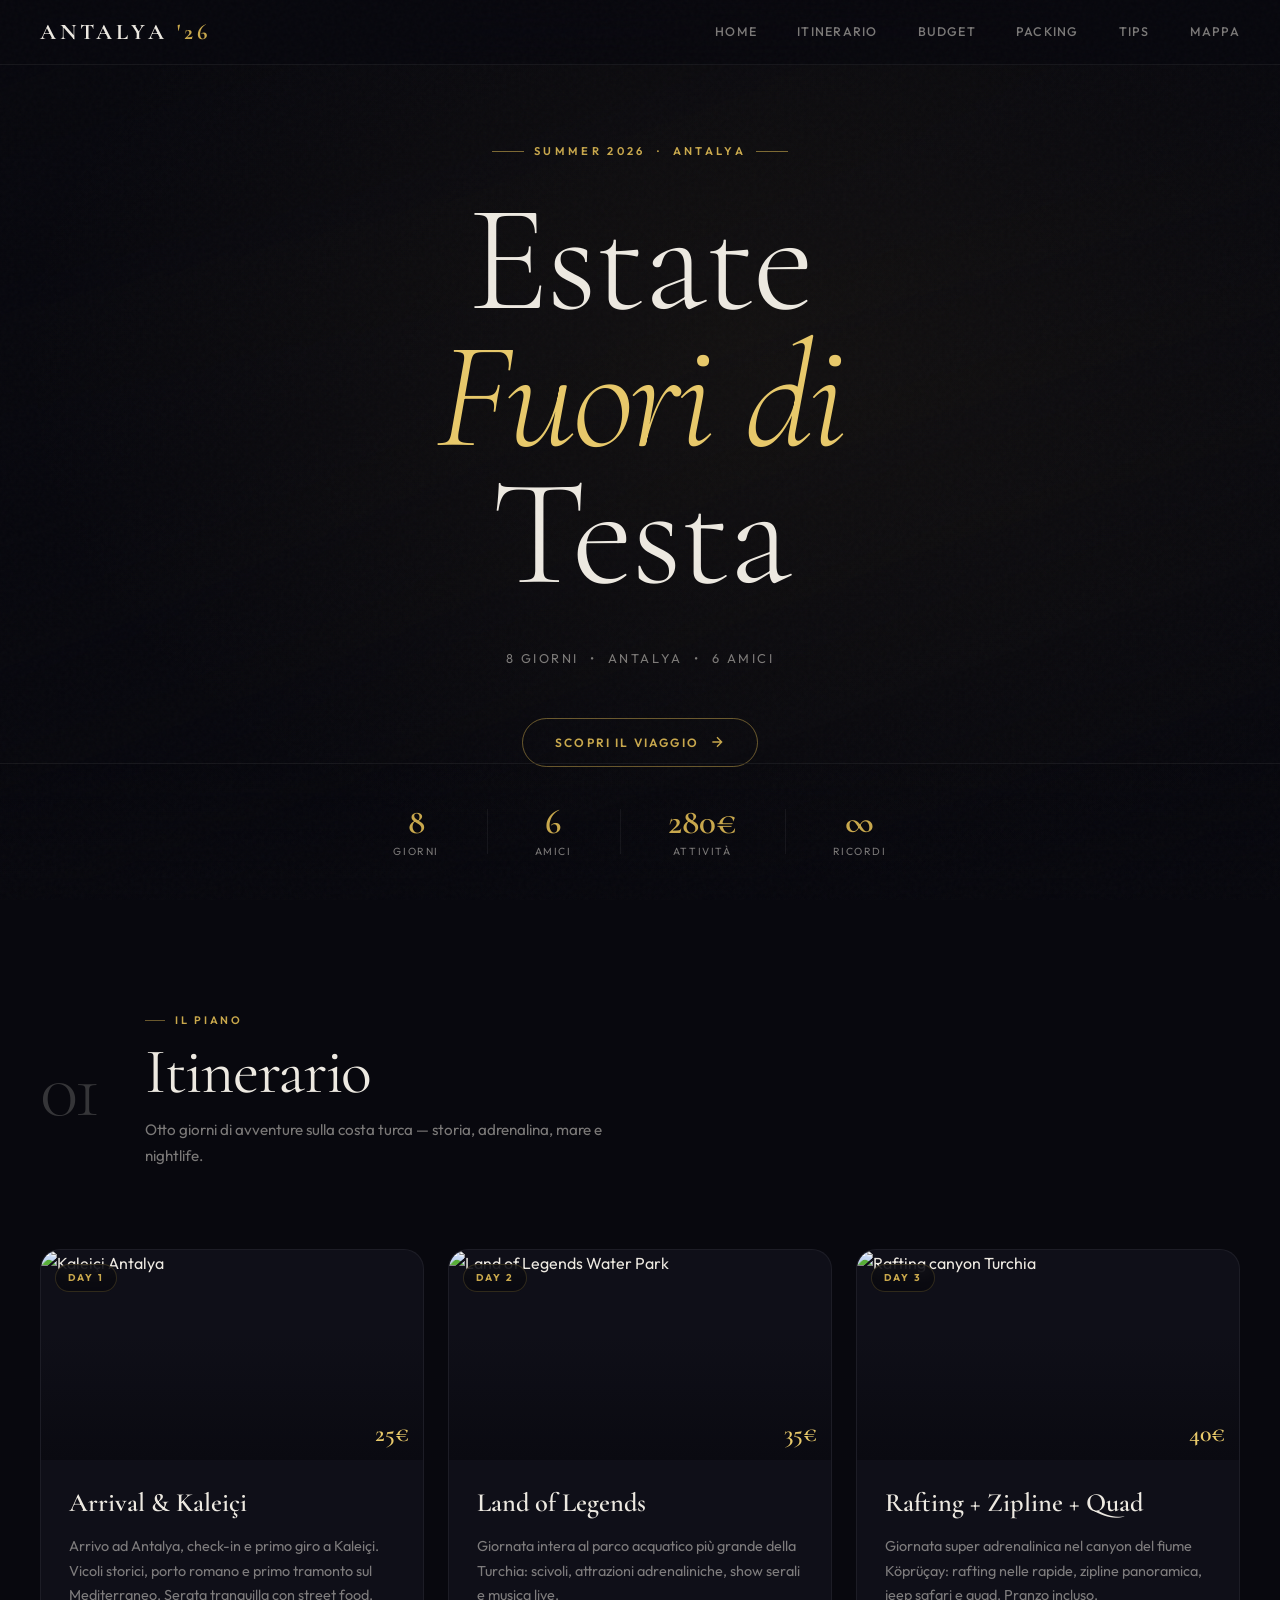
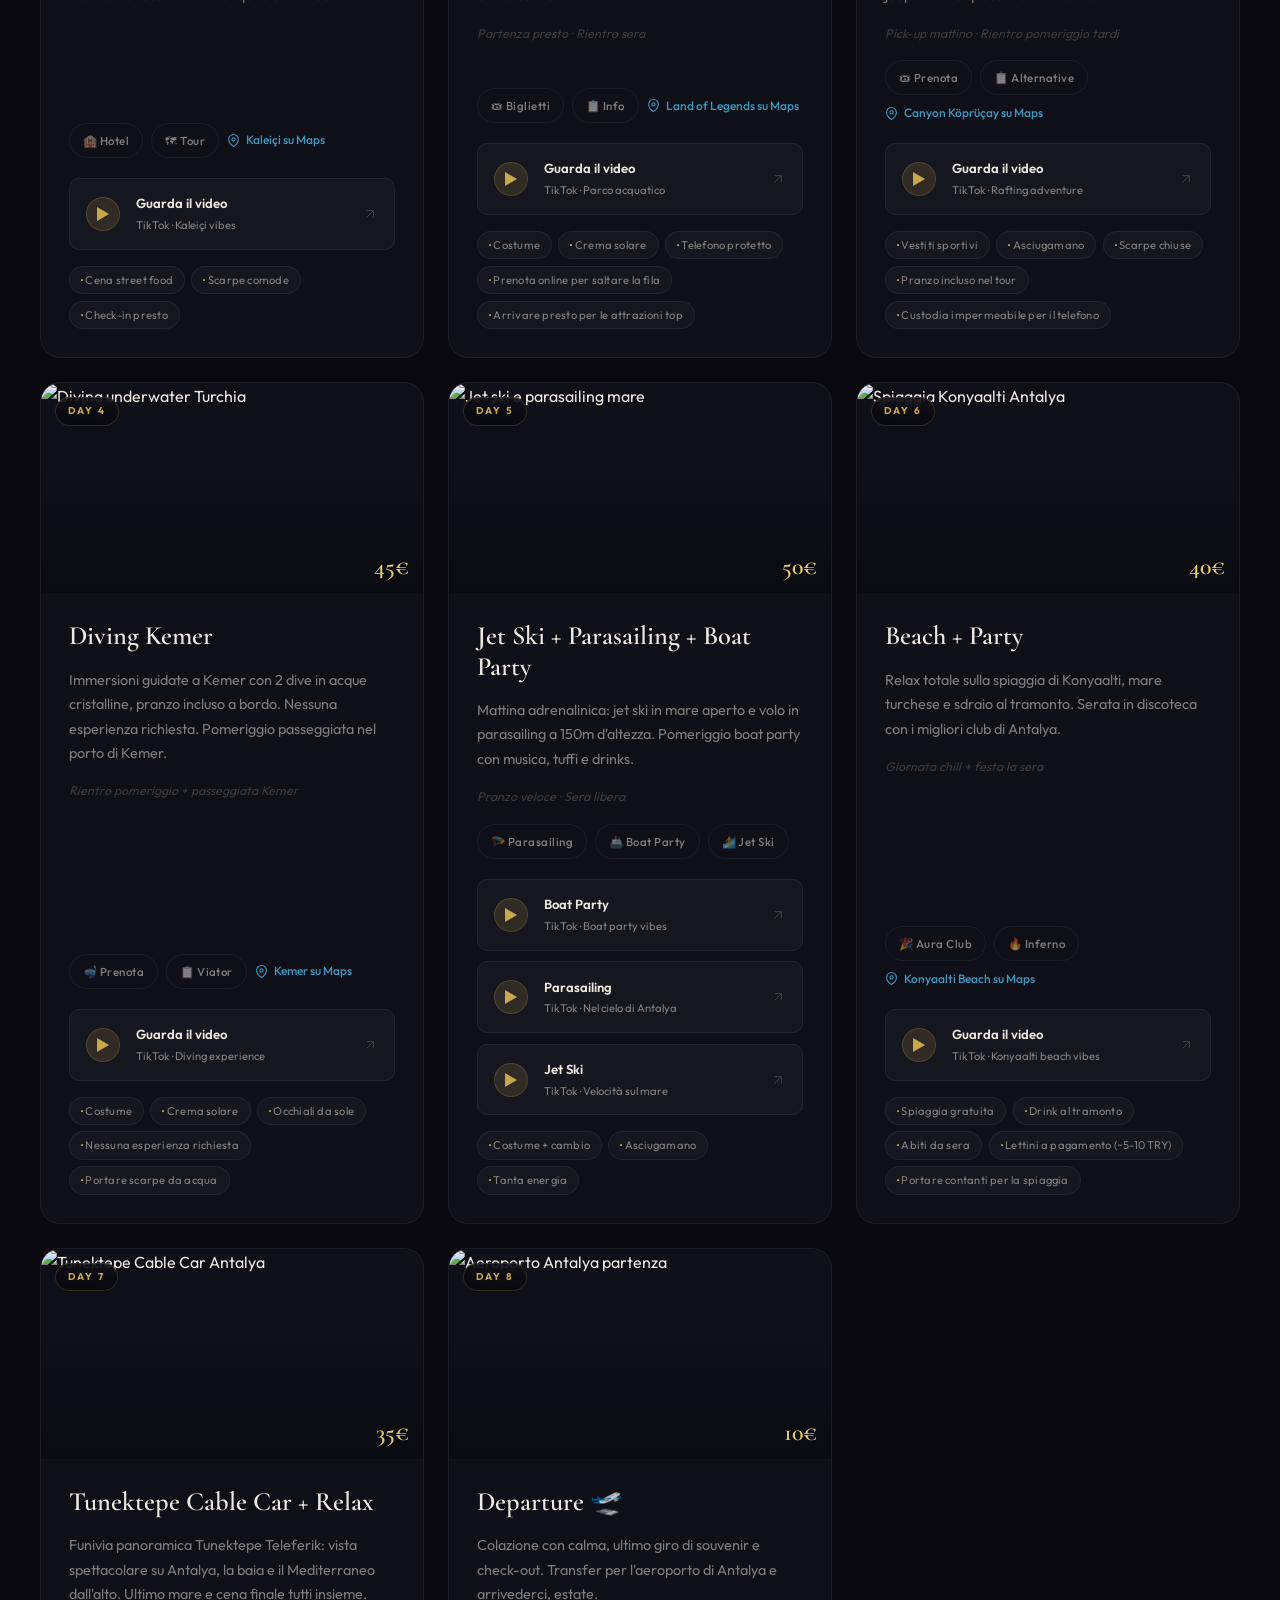
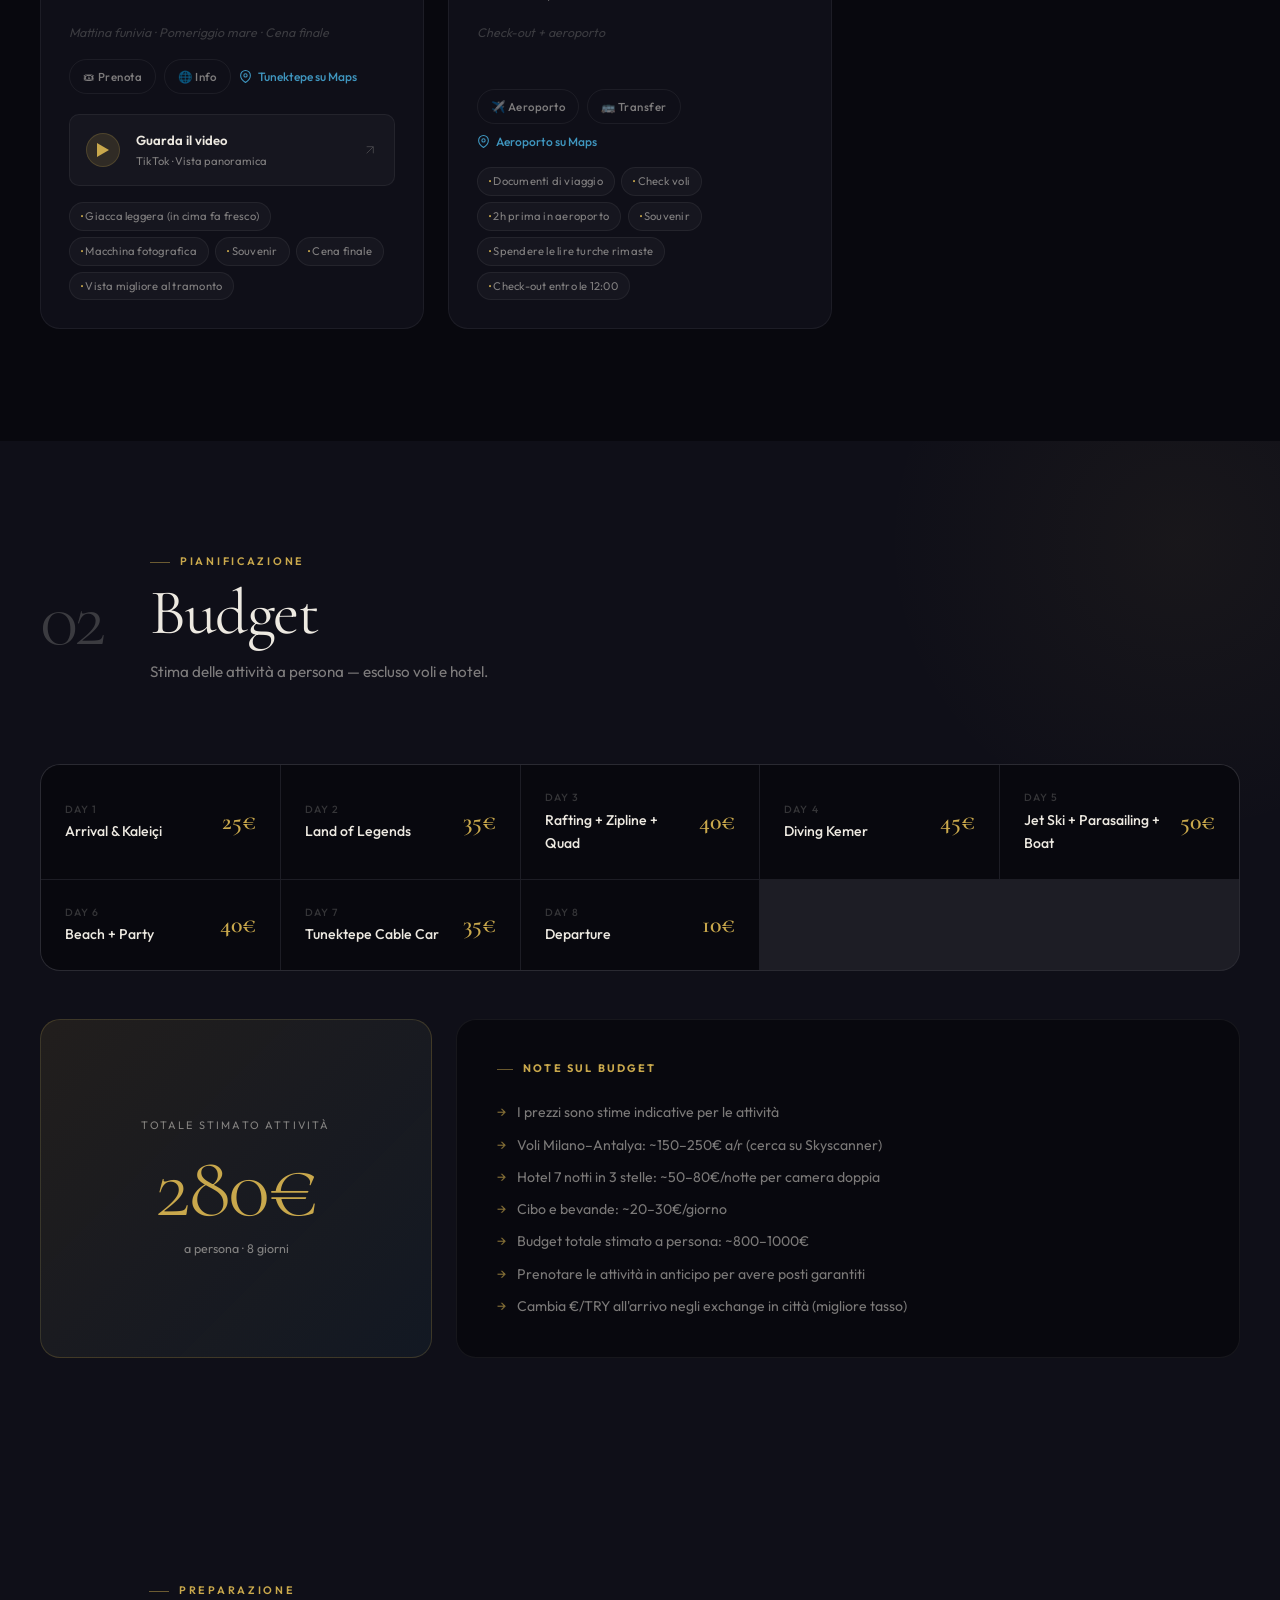
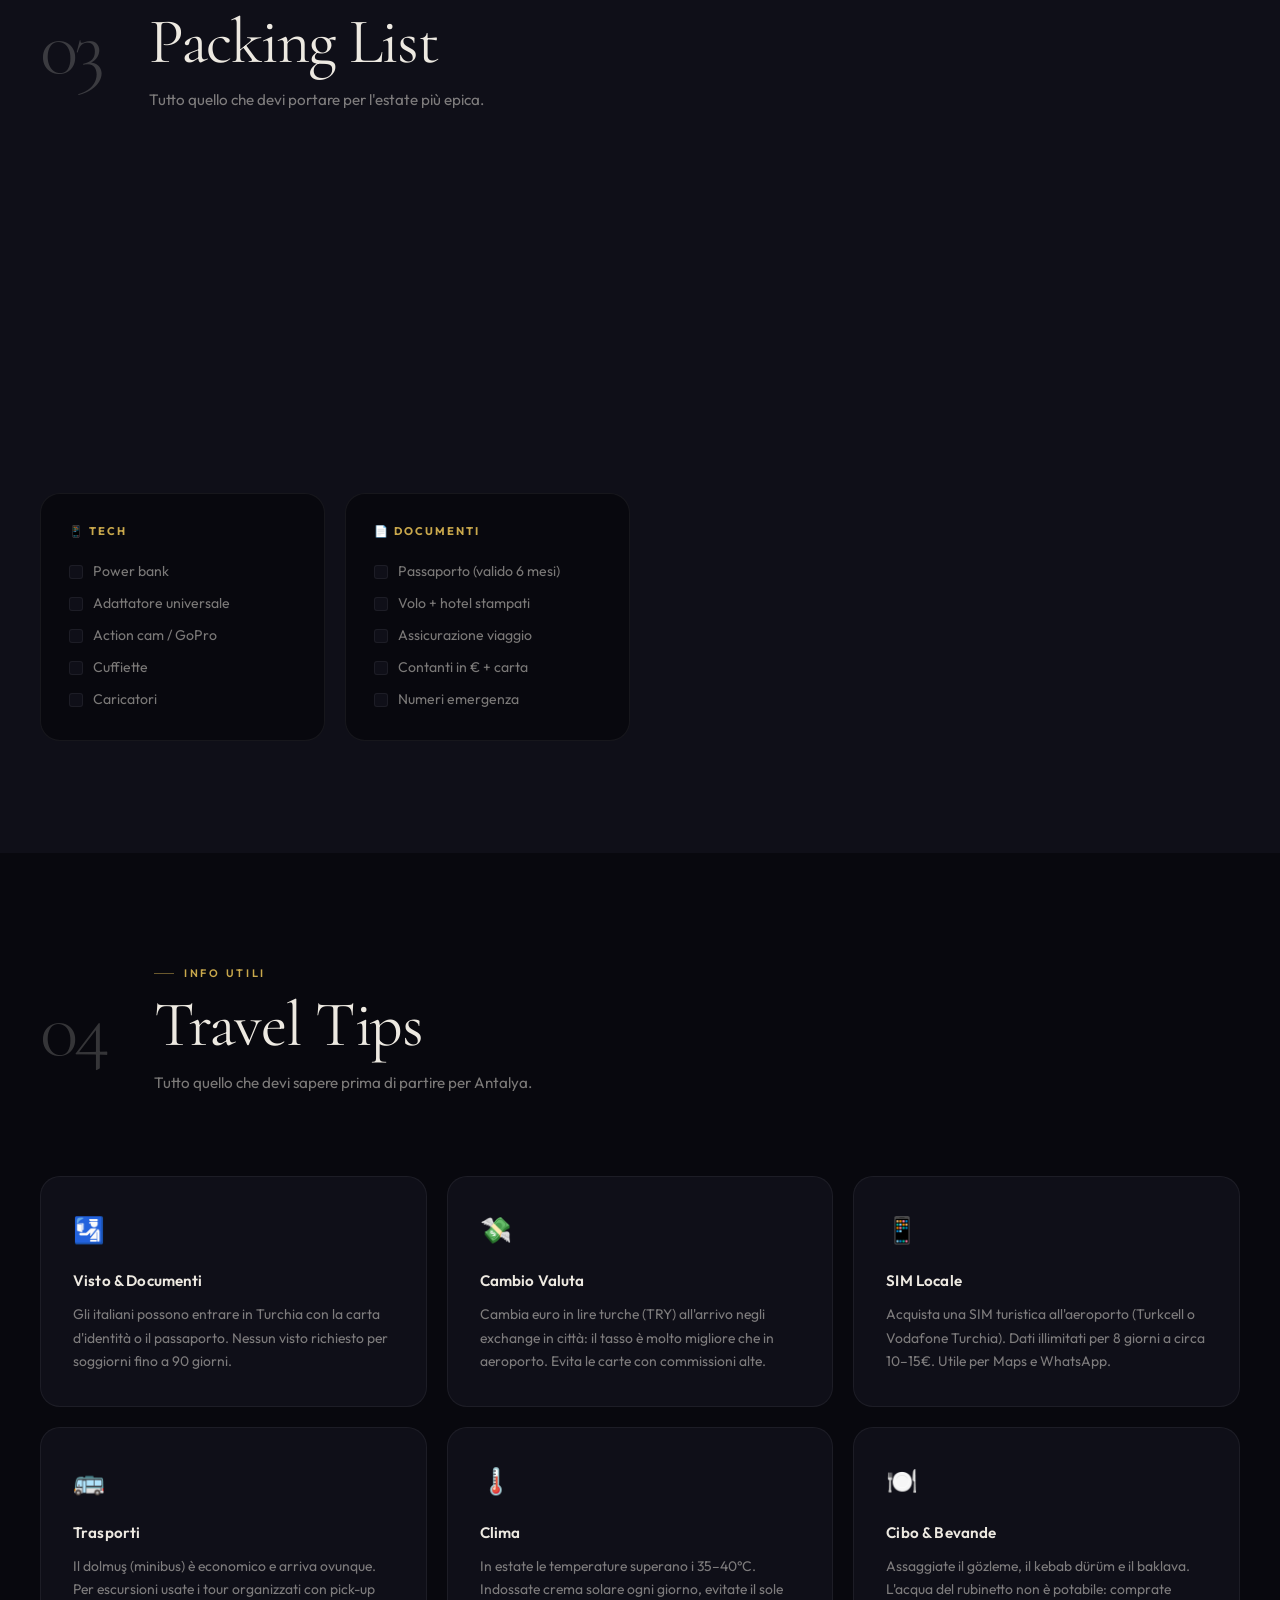
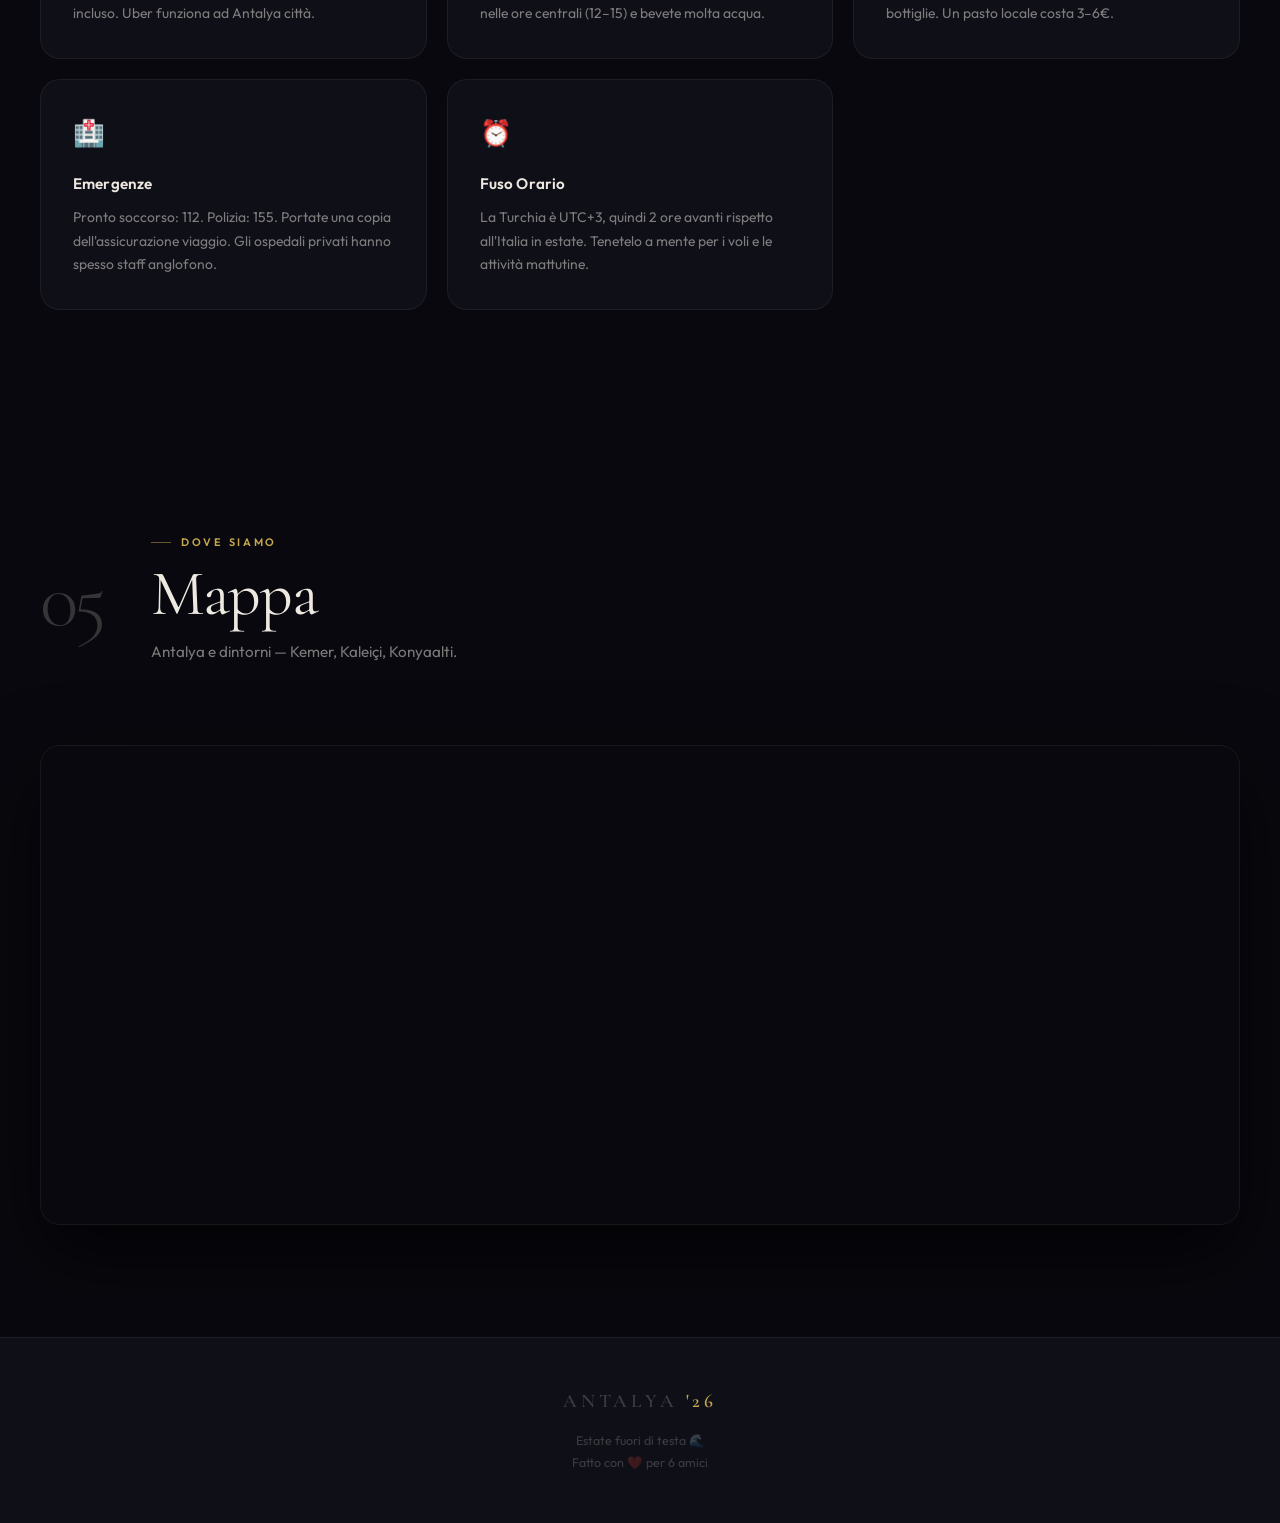
==== commit 3361e554: "Photo and video links for a 5-day event (69d6591d2b9e491ae15daf91)" ====
--- a/index.html
+++ b/index.html
@@ -1037,7 +1037,7 @@
     <!-- DAY 2 -->
     <article class="card" data-day="02">
       <div class="card-img-wrap">
-        <img class="card-image" src="https://images.unsplash.com/photo-1582610285985-a42d9193f2fd?w=800&q=80" alt="Land of Legends Water Park" loading="lazy">
+        <img class="card-image" src="https://cdn.getyourguide.com/image/format=auto,fit=crop,gravity=auto,quality=60,width=400,height=265,dpr=2/tour_img/d3e1fc72ca4024c303bb7aa369ea337c31ddab79e6007e6462a6165b6f719f04.jpg" alt="Land of Legends Water Park" loading="lazy">
         <div class="card-img-overlay"></div>
         <span class="card-img-day">Day 2</span>
         <span class="card-img-price">35€</span>
@@ -1049,6 +1049,10 @@
         <div class="card-actions">
           <a href="https://www.tiqets.com/it/land-of-legends-biglietti-l149377/" target="_blank" rel="noreferrer" class="btn-book">🎟 Biglietti</a>
           <a href="https://www.getyourguide.it/antalya-l172/land-of-legends/" target="_blank" rel="noreferrer" class="btn-book">📋 Info</a>
+          <a href="https://maps.app.goo.gl/landoflegends" target="_blank" rel="noreferrer" class="link-maps">
+            <svg width="13" height="13" viewBox="0 0 24 24" fill="none" stroke="currentColor" stroke-width="2"><path d="M21 10c0 7-9 13-9 13s-9-6-9-13a9 9 0 0 1 18 0z"/><circle cx="12" cy="10" r="3"/></svg>
+            Land of Legends su Maps
+          </a>
         </div>
         <a href="https://www.tiktok.com/@user/video/7489052901067820310" target="_blank" rel="noreferrer" class="video-link">
           <div class="video-link-icon">
@@ -1064,6 +1068,8 @@
           <li>Costume</li>
           <li>Crema solare</li>
           <li>Telefono protetto</li>
+          <li>Prenota online per saltare la fila</li>
+          <li>Arrivare presto per le attrazioni top</li>
         </ul>
       </div>
     </article>
@@ -1071,7 +1077,7 @@
     <!-- DAY 3 -->
     <article class="card" data-day="03">
       <div class="card-img-wrap">
-        <img class="card-image" src="https://images.unsplash.com/photo-1530866495561-507c9faab2ed?w=800&q=80" alt="Rafting canyon Turchia" loading="lazy">
+        <img class="card-image" src="https://encrypted-tbn0.gstatic.com/images?q=tbn:ANd9GcQN_k8mE8vRNY5pKIjnZQcKXeSI48OSZCIH8g&s" alt="Rafting canyon Turchia" loading="lazy">
         <div class="card-img-overlay"></div>
         <span class="card-img-day">Day 3</span>
         <span class="card-img-price">40€</span>
@@ -1083,6 +1089,10 @@
         <div class="card-actions">
           <a href="https://www.getyourguide.it/adalia-l172/antalya-rafting-4-in-1-zipline-quad-buggy-tour-in-jeep-con-pranzo-t440531/" target="_blank" rel="noreferrer" class="btn-book">🎟 Prenota</a>
           <a href="https://www.viator.com/Antalya-tours/Outdoor-Activities/d586-g7-c69" target="_blank" rel="noreferrer" class="btn-book">📋 Alternative</a>
+          <a href="https://maps.app.goo.gl/koprucay+canyon+antalya" target="_blank" rel="noreferrer" class="link-maps">
+            <svg width="13" height="13" viewBox="0 0 24 24" fill="none" stroke="currentColor" stroke-width="2"><path d="M21 10c0 7-9 13-9 13s-9-6-9-13a9 9 0 0 1 18 0z"/><circle cx="12" cy="10" r="3"/></svg>
+            Canyon Köprüçay su Maps
+          </a>
         </div>
         <a href="https://www.tiktok.com/@user/video/7516893172102860040" target="_blank" rel="noreferrer" class="video-link">
           <div class="video-link-icon">
@@ -1098,6 +1108,8 @@
           <li>Vestiti sportivi</li>
           <li>Asciugamano</li>
           <li>Scarpe chiuse</li>
+          <li>Pranzo incluso nel tour</li>
+          <li>Custodia impermeabile per il telefono</li>
         </ul>
       </div>
     </article>
@@ -1105,7 +1117,7 @@
     <!-- DAY 4 -->
     <article class="card" data-day="04">
       <div class="card-img-wrap">
-        <img class="card-image" src="https://images.unsplash.com/photo-1544551763-46a013bb70d5?w=800&q=80" alt="Diving underwater Turchia" loading="lazy">
+        <img class="card-image" src="https://encrypted-tbn0.gstatic.com/images?q=tbn:ANd9GcTMheqv2fTOoVpZblVyNyzlQ5vmQy8S9iQNAg&s" alt="Diving underwater Turchia" loading="lazy">
         <div class="card-img-overlay"></div>
         <span class="card-img-day">Day 4</span>
         <span class="card-img-price">45€</span>
@@ -1117,6 +1129,10 @@
         <div class="card-actions">
           <a href="https://www.getyourguide.it/kemer-l1729/antalyakemer-esperienza-di-immersione-subacquea-con-2-immersioni-e-pranzo-t60602/" target="_blank" rel="noreferrer" class="btn-book">🤿 Prenota</a>
           <a href="https://www.viator.com/Kemer-tours/Scuba-Diving/d25943-g27-c105" target="_blank" rel="noreferrer" class="btn-book">📋 Viator</a>
+          <a href="https://maps.app.goo.gl/kemer+antalya" target="_blank" rel="noreferrer" class="link-maps">
+            <svg width="13" height="13" viewBox="0 0 24 24" fill="none" stroke="currentColor" stroke-width="2"><path d="M21 10c0 7-9 13-9 13s-9-6-9-13a9 9 0 0 1 18 0z"/><circle cx="12" cy="10" r="3"/></svg>
+            Kemer su Maps
+          </a>
         </div>
         <a href="https://www.tiktok.com/@user/video/7547861779590778119" target="_blank" rel="noreferrer" class="video-link">
           <div class="video-link-icon">
@@ -1132,6 +1148,8 @@
           <li>Costume</li>
           <li>Crema solare</li>
           <li>Occhiali da sole</li>
+          <li>Nessuna esperienza richiesta</li>
+          <li>Portare scarpe da acqua</li>
         </ul>
       </div>
     </article>
@@ -1139,7 +1157,7 @@
     <!-- DAY 5 -->
     <article class="card" data-day="05">
       <div class="card-img-wrap">
-        <img class="card-image" src="https://images.unsplash.com/photo-1530053969600-caed2596d242?w=800&q=80" alt="Jet ski e parasailing mare" loading="lazy">
+        <img class="card-image" src="https://passionantalya.com/uploads/images/gallery/altea-jetski-tour.webp" alt="Jet ski e parasailing mare" loading="lazy">
         <div class="card-img-overlay"></div>
         <span class="card-img-day">Day 5</span>
         <span class="card-img-price">50€</span>
@@ -1196,7 +1214,7 @@
     <!-- DAY 6 -->
     <article class="card" data-day="06">
       <div class="card-img-wrap">
-        <img class="card-image" src="https://images.unsplash.com/photo-1507525428034-b723cf961d3e?w=800&q=80" alt="Spiaggia Konyaalti Antalya" loading="lazy">
+        <img class="card-image" src="https://images.trvl-media.com/place/6068043/d5537445-b88a-4a5e-b094-7900e046d95d.jpg" alt="Spiaggia Konyaalti Antalya" loading="lazy">
         <div class="card-img-overlay"></div>
         <span class="card-img-day">Day 6</span>
         <span class="card-img-price">40€</span>
@@ -1208,6 +1226,10 @@
         <div class="card-actions">
           <a href="https://www.google.com/search?q=aura+club+kemer+antalya" target="_blank" rel="noreferrer" class="btn-book">🎉 Aura Club</a>
           <a href="https://www.google.com/search?q=inferno+club+kemer+antalya" target="_blank" rel="noreferrer" class="btn-book">🔥 Inferno</a>
+          <a href="https://maps.app.goo.gl/konyaalti+beach+antalya" target="_blank" rel="noreferrer" class="link-maps">
+            <svg width="13" height="13" viewBox="0 0 24 24" fill="none" stroke="currentColor" stroke-width="2"><path d="M21 10c0 7-9 13-9 13s-9-6-9-13a9 9 0 0 1 18 0z"/><circle cx="12" cy="10" r="3"/></svg>
+            Konyaalti Beach su Maps
+          </a>
         </div>
         <a href="https://www.tiktok.com/@antalyacityvibe/video/7516245021469707528" target="_blank" rel="noreferrer" class="video-link">
           <div class="video-link-icon">
@@ -1223,6 +1245,8 @@
           <li>Spiaggia gratuita</li>
           <li>Drink al tramonto</li>
           <li>Abiti da sera</li>
+          <li>Lettini a pagamento (~5-10 TRY)</li>
+          <li>Portare contanti per la spiaggia</li>
         </ul>
       </div>
     </article>
@@ -1230,18 +1254,22 @@
     <!-- DAY 7 -->
     <article class="card" data-day="07">
       <div class="card-img-wrap">
-        <img class="card-image" src="https://images.unsplash.com/photo-1506905925346-21bda4d32df4?w=800&q=80" alt="Cable car montagna panorama" loading="lazy">
+        <img class="card-image" src="https://ptimages.s3.eu-west-2.amazonaws.com/img/media_photos/tunektepe_cable_car_ride-jpg.webp" alt="Tunektepe Cable Car Antalya" loading="lazy">
         <div class="card-img-overlay"></div>
         <span class="card-img-day">Day 7</span>
         <span class="card-img-price">35€</span>
       </div>
       <div class="card-body">
-        <h3>Cable Car Tahtali + Relax</h3>
-        <p class="card-desc">Funivia fino a 2365m sul Monte Olimpo Tahtali: vista mozzafiato su Kemer e il Mediterraneo. Ultimo mare e cena finale tutti insieme.</p>
+        <h3>Tunektepe Cable Car + Relax</h3>
+        <p class="card-desc">Funivia panoramica Tunektepe Teleferik: vista spettacolare su Antalya, la baia e il Mediterraneo dall'alto. Ultimo mare e cena finale tutti insieme.</p>
         <p class="card-detail">Mattina funivia · Pomeriggio mare · Cena finale</p>
         <div class="card-actions">
-          <a href="https://www.getyourguide.it/kemer-l1729/kemer-biglietto-della-funivia-olympos-teleferik-con-ritiro-opzionale-t425052/" target="_blank" rel="noreferrer" class="btn-book">🎟 Prenota</a>
-          <a href="https://www.olymposteleferik.com" target="_blank" rel="noreferrer" class="btn-book">🌐 Sito</a>
+          <a href="https://www.getyourguide.it/antalya-l172/" target="_blank" rel="noreferrer" class="btn-book">🎟 Prenota</a>
+          <a href="https://www.google.com/search?q=tunektepe+teleferik+antalya" target="_blank" rel="noreferrer" class="btn-book">🌐 Info</a>
+          <a href="https://maps.app.goo.gl/tunektepe+antalya" target="_blank" rel="noreferrer" class="link-maps">
+            <svg width="13" height="13" viewBox="0 0 24 24" fill="none" stroke="currentColor" stroke-width="2"><path d="M21 10c0 7-9 13-9 13s-9-6-9-13a9 9 0 0 1 18 0z"/><circle cx="12" cy="10" r="3"/></svg>
+            Tunektepe su Maps
+          </a>
         </div>
         <a href="https://www.tiktok.com/@lma_travel/video/7482819616230673686" target="_blank" rel="noreferrer" class="video-link">
           <div class="video-link-icon">
@@ -1254,10 +1282,11 @@
           <svg class="video-link-arrow" width="16" height="16" viewBox="0 0 24 24" fill="none" stroke="currentColor" stroke-width="1.5"><path d="M7 17l9.2-9.2M17 17V7H7"/></svg>
         </a>
         <ul class="note-list">
-          <li>Giacca leggera</li>
+          <li>Giacca leggera (in cima fa fresco)</li>
           <li>Macchina fotografica</li>
           <li>Souvenir</li>
           <li>Cena finale</li>
+          <li>Vista migliore al tramonto</li>
         </ul>
       </div>
     </article>
@@ -1265,7 +1294,7 @@
     <!-- DAY 8 -->
     <article class="card" data-day="08">
       <div class="card-img-wrap">
-        <img class="card-image" src="https://images.unsplash.com/photo-1436491865332-7a61a109cc05?w=800&q=80" alt="Aeroporto partenza volo" loading="lazy">
+        <img class="card-image" src="https://www.marmarisinfo.com/wp-content/uploads/2023/10/Antalya-Airport-01.jpg" alt="Aeroporto Antalya partenza" loading="lazy">
         <div class="card-img-overlay"></div>
         <span class="card-img-day">Day 8</span>
         <span class="card-img-price">10€</span>
@@ -1276,13 +1305,19 @@
         <p class="card-detail">Check-out + aeroporto</p>
         <div class="card-actions">
           <a href="https://www.havalimani.com/antalya-airport" target="_blank" rel="noreferrer" class="btn-book">✈️ Aeroporto</a>
-          <a href="https://maps.app.goo.gl/YMTBmAuayTp2HQFJ6" target="_blank" rel="noreferrer" class="btn-book">🚌 Transfer</a>
+          <a href="https://www.google.com/search?q=antalya+airport+transfer" target="_blank" rel="noreferrer" class="btn-book">🚌 Transfer</a>
+          <a href="https://maps.app.goo.gl/antalya+airport" target="_blank" rel="noreferrer" class="link-maps">
+            <svg width="13" height="13" viewBox="0 0 24 24" fill="none" stroke="currentColor" stroke-width="2"><path d="M21 10c0 7-9 13-9 13s-9-6-9-13a9 9 0 0 1 18 0z"/><circle cx="12" cy="10" r="3"/></svg>
+            Aeroporto su Maps
+          </a>
         </div>
         <ul class="note-list">
           <li>Documenti di viaggio</li>
           <li>Check voli</li>
           <li>2h prima in aeroporto</li>
           <li>Souvenir</li>
+          <li>Spendere le lire turche rimaste</li>
+          <li>Check-out entro le 12:00</li>
         </ul>
       </div>
     </article>
@@ -1347,7 +1382,7 @@
     <div class="budget-item">
       <div>
         <div class="budget-day">Day 7</div>
-        <div class="budget-activity">Cable Car Tahtali</div>
+        <div class="budget-activity">Tunektepe Cable Car</div>
       </div>
       <div class="budget-price">35€</div>
     </div>
